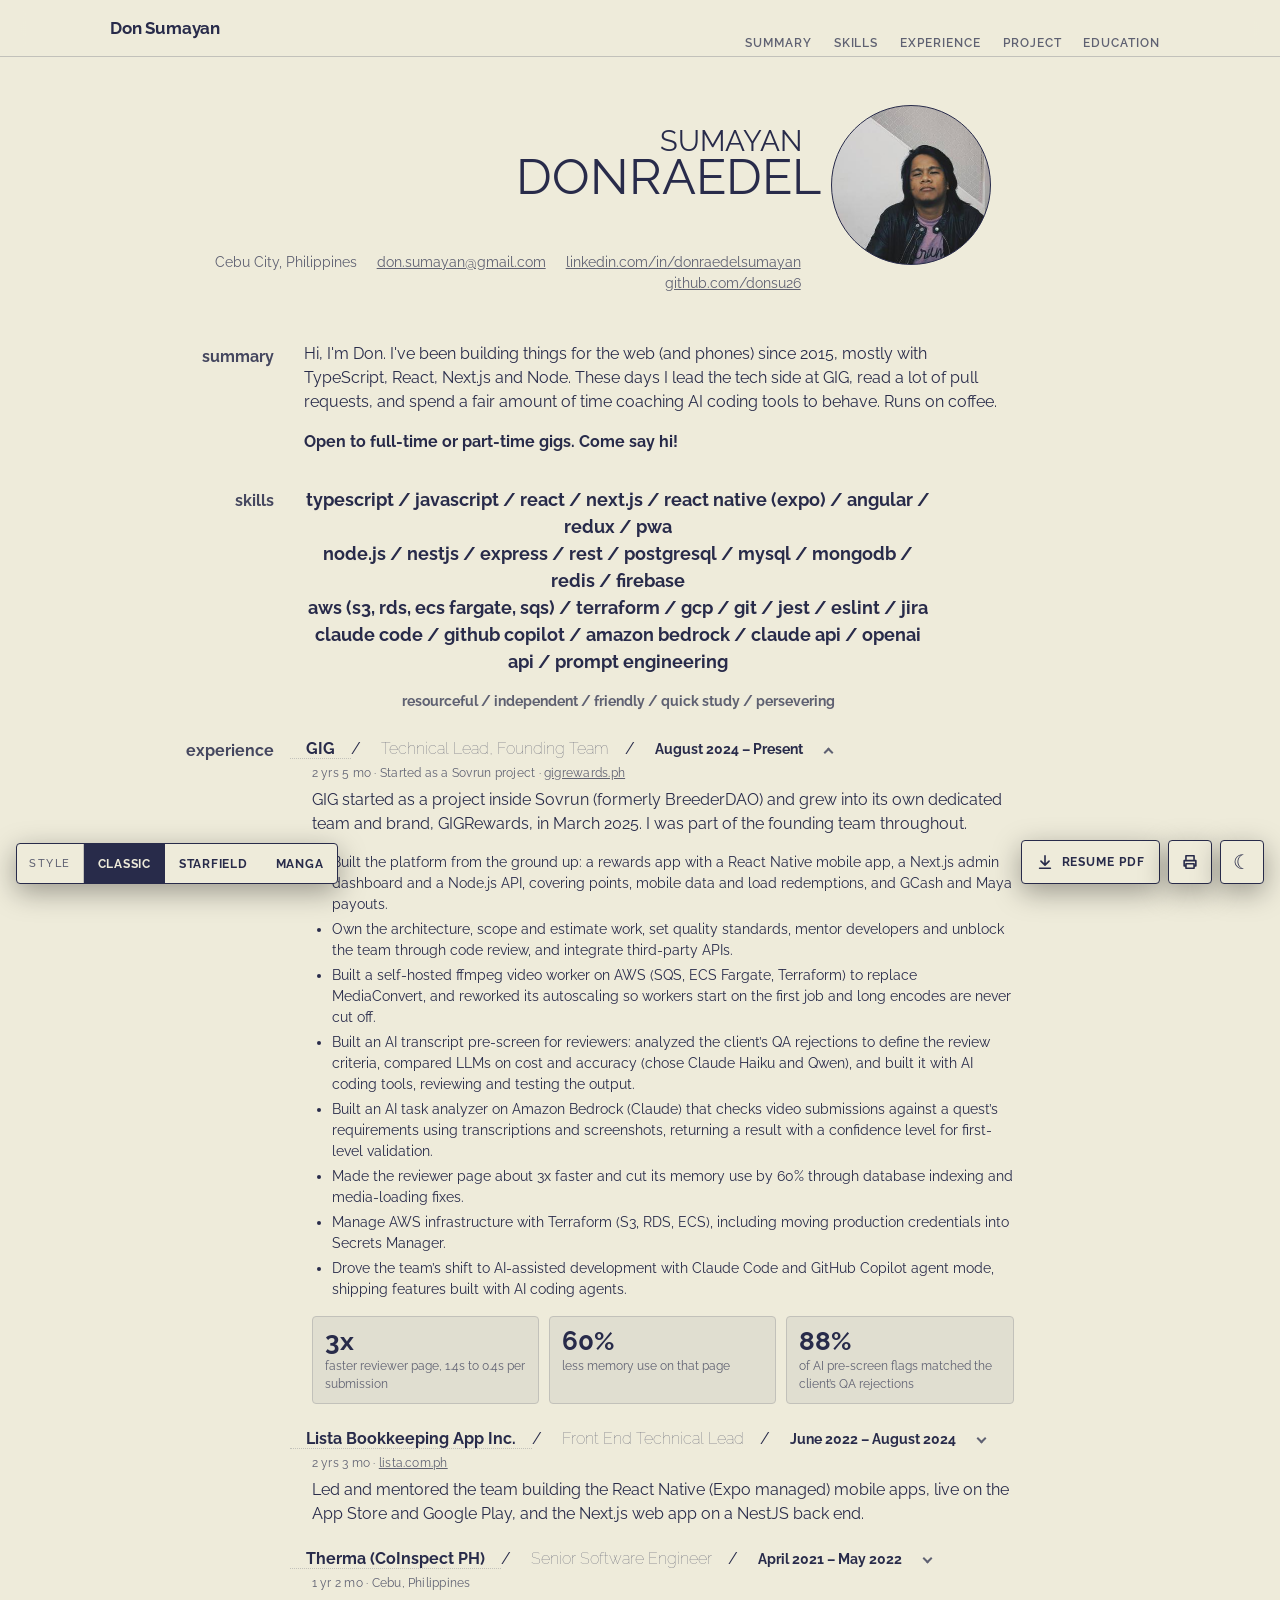
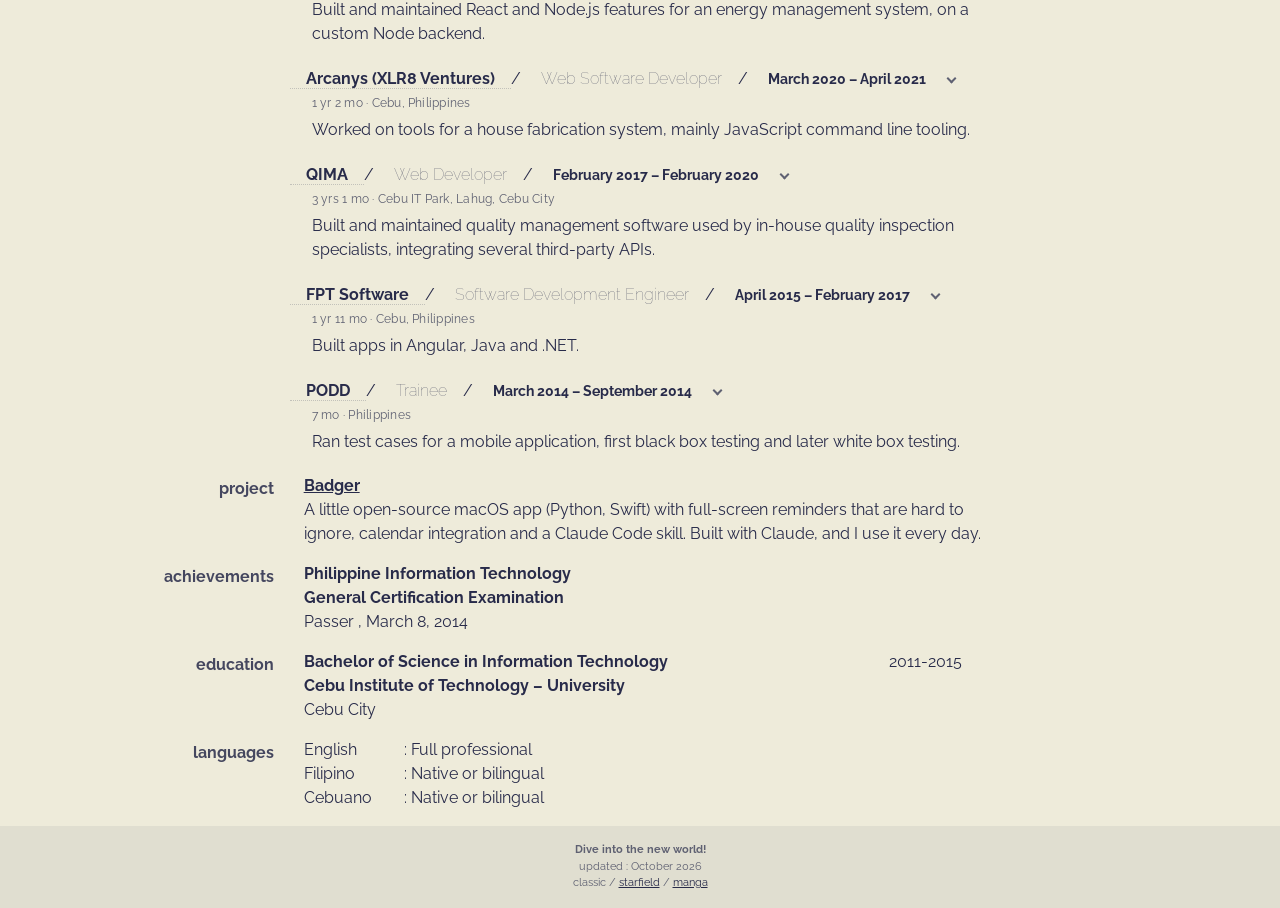
==== index.html @ f49e6012 "Glitch/morph transitions when switching between styles Native cross-document View Transitions in Chr" ====
<!DOCTYPE html>
<html lang="en">
<head>
    <meta charset="utf-8">
    <meta name="viewport" content="width=device-width, initial-scale=1">
    <meta name="description" content="Donraedel Sumayan, senior full stack engineer and technical lead in Cebu, Philippines. CV.">
    <title>CV - Donraedel Sumayan</title>
    <link href="https://fonts.googleapis.com/css?family=Raleway" rel="stylesheet">
    <link rel="stylesheet" href="https://cdn.jsdelivr.net/npm/bootstrap@4.6.2/dist/css/bootstrap.min.css">
    <link rel="stylesheet" type="text/css" href="./index.css">
    <link rel="stylesheet" href="style-switch.css">
    <script src="style-switch.js" defer></script>
    <link rel="shortcut icon" href="./favicon.ico" type="image/x-icon">
    <link rel="icon" href="./favicon.ico" type="image/x-icon">
<script>
        (function(){try{var t=localStorage.getItem('theme');if(t==='light'||t==='dark')document.documentElement.setAttribute('data-theme',t);}catch(e){}})();
    </script>
</head>
<body class="d-flex flex-column align-items-center" id="top">
    <header class="topnav">
        <div class="topnav-wrap">
            <a class="brand" href="#top">Don Sumayan</a>
            <nav class="links" aria-label="Sections">
                <a href="#summary">Summary</a>
                <a href="#skills">Skills</a>
                <a href="#experience">Experience</a>
                <a href="#project">Project</a>
                <a href="#education">Education</a>
            </nav>
        </div>
    </header>
    
    <nav class="styleswitch" aria-label="Choose a style"><span class="ssl">Style</span><a aria-current="page" title="You are viewing this style">Classic</a><a href="starfield.html">Starfield</a><a href="manga.html">Manga</a></nav>

    <div class="custom-container">
            <!-- header -->
            <div class="row mt-5 mb-5">
                <div class="col d-flex flex-column justify-content-center align-items-end">
                    <div class="text-uppercase last-name">sumayan</div>
                    <div class="text-uppercase first-name">donraedel</div>
                    <div class="contacts">
                        <span>Cebu City, Philippines</span>
                        <span class="ml-3"><a href="mailto:don.sumayan@gmail.com">don.sumayan@gmail.com</a></span>
                        <span class="ml-3"><a href="https://www.linkedin.com/in/donraedelsumayan" target="_blank" rel="noopener">linkedin.com/in/donraedelsumayan</a></span>
                        <span class="ml-3"><a href="https://github.com/donsu26" target="_blank" rel="noopener">github.com/donsu26</a></span>
                    </div>
                </div>
                <div class="col-4">
                    <div class="ako-nawng-container"></div>
                </div>
            </div>
            <!-- summary -->
            <div class="row mb-3">
                <div class="col-2 text-right">
                    <h6 class="headers font-weight-bold" id="summary">summary</h6>
                </div>
                <div class="col">
                    <div class="row">
                        <div class="col-10">
                            <p class="company-description">Hi, I'm Don. I've been building things for the web (and phones) since 2015, mostly with TypeScript, React, Next.js and Node. These days I lead the tech side at GIG, read a lot of pull requests, and spend a fair amount of time coaching AI coding tools to behave. Runs on coffee.</p>
                            <p class="company-description font-weight-bold">Open to full-time or part-time gigs. Come say hi!</p>
                        </div>
                    </div>
                </div>
            </div>
            <!-- skills -->
            <div class="row mb-4">
                <div class="col-2 text-right">
                    <h6 class="headers font-weight-bold" id="skills">skills</h6>
                </div>

                <div class="col">
                    <div class="row">
                        <div class="col-9 text-center font-weight-bold">
                            <div class="skills">
                                typescript / javascript / react / next.js / react native (expo) / angular / redux / pwa
                            </div>
                            <div class="skills">
                                node.js / nestjs / express / rest / postgresql / mysql / mongodb / redis / firebase
                            </div>
                            <div class="skills">
                                aws (s3, rds, ecs fargate, sqs) / terraform / gcp / git / jest / eslint / jira
                            </div>
                            <div class="skills mb-3">
                                claude code / github copilot / amazon bedrock / claude api / openai api / prompt engineering
                            </div>
                            <div class="text-secondary" style="font-size:14px">
                                resourceful / independent / friendly / quick study / persevering
                            </div>
                        </div>
                    </div>
                </div>
            </div>
            <!-- experiences -->
            <div class="row">
                <div class="col-2 text-right">
                    <h6 class="headers font-weight-bold" id="experience">experience</h6>
                </div>
                <div class="col">
                    <!-- GIG -->
                    <div class="row headers">
                        <button class="company-btn pl-3 pr-3 x" title="Click to expand or collapse" type="button" data-target="#gig" aria-expanded="true" aria-controls="gig">
                            <span class="pl-3 pr-3 company">GIG</span>/
                            <span class="pl-3 pr-3 position">Technical Lead, Founding Team</span>/
                            <span class="pl-3 pr-3 stay-duration">August 2024 – Present</span>
                        </button>
                    </div>
                    <div class="row mb-1">
                        <div class="col-10 ml-2">
                            <p class="role-meta"><span class="dur" data-start="2024-08" data-end="">2 yrs 3 mo</span> · Started as a Sovrun project · <a href="https://gigrewards.ph/" target="_blank" rel="noopener">gigrewards.ph</a></p>
                            <p class="company-description">GIG started as a project inside Sovrun (formerly BreederDAO) and grew into its own dedicated team and brand, GIGRewards, in March 2025. I was part of the founding team throughout.</p>
                            <div class="collapse show" id="gig">
                                <ul class="company-points">
                                    <li>Built the platform from the ground up: a rewards app with a React Native mobile app, a Next.js admin dashboard and a Node.js API, covering points, mobile data and load redemptions, and GCash and Maya payouts.</li>
                                    <li>Own the architecture, scope and estimate work, set quality standards, mentor developers and unblock the team through code review, and integrate third-party APIs.</li>
                                    <li>Built a self-hosted ffmpeg video worker on AWS (SQS, ECS Fargate, Terraform) to replace MediaConvert, and reworked its autoscaling so workers start on the first job and long encodes are never cut off.</li>
                                    <li>Built an AI transcript pre-screen for reviewers: analyzed the client’s QA rejections to define the review criteria, compared LLMs on cost and accuracy (chose Claude Haiku and Qwen), and built it with AI coding tools, reviewing and testing the output.</li>
                                    <li>Built an AI task analyzer on Amazon Bedrock (Claude) that checks video submissions against a quest’s requirements using transcriptions and screenshots, returning a result with a confidence level for first-level validation.</li>
                                    <li>Made the reviewer page about 3x faster and cut its memory use by 60% through database indexing and media-loading fixes.</li>
                                    <li>Manage AWS infrastructure with Terraform (S3, RDS, ECS), including moving production credentials into Secrets Manager.</li>
                                    <li>Drove the team’s shift to AI-assisted development with Claude Code and GitHub Copilot agent mode, shipping features built with AI coding agents.</li>
                                </ul>
                                <div class="kpis"><div class="kpi"><strong>3x</strong><span>faster reviewer page, 1.4s to 0.4s per submission</span></div><div class="kpi"><strong>60%</strong><span>less memory use on that page</span></div><div class="kpi"><strong>88%</strong><span>of AI pre-screen flags matched the client’s QA rejections</span></div></div>
                            </div>
                        </div>
                    </div>
                    <!-- Lista Bookkeeping App Inc. -->
                    <div class="row headers">
                        <button class="company-btn pl-3 pr-3 x" title="Click to expand or collapse" type="button" data-target="#lista" aria-expanded="false" aria-controls="lista">
                            <span class="pl-3 pr-3 company">Lista Bookkeeping App Inc.</span>/
                            <span class="pl-3 pr-3 position">Front End Technical Lead</span>/
                            <span class="pl-3 pr-3 stay-duration">June 2022 – August 2024</span>
                        </button>
                    </div>
                    <div class="row mb-1">
                        <div class="col-10 ml-2">
                            <p class="role-meta"><span class="dur" data-start="2022-06" data-end="2024-08">2 yrs 3 mo</span> · <a href="https://www.lista.com.ph/" target="_blank" rel="noopener">lista.com.ph</a></p>
                            <p class="company-description">Led and mentored the team building the React Native (Expo managed) mobile apps, live on the App Store and Google Play, and the Next.js web app on a NestJS back end.</p>
                            <div class="collapse" id="lista">
                                <ul class="company-points">
                                    <li>Spearheaded the rewrite of the legacy React Native app into a more scalable, performant codebase, and led front end work on new features.</li>
                                    <li>Kept the team unblocked with technical direction so they could stay focused on delivery.</li>
                                    <li>Raised code quality through regular code reviews, enforced standards and automated checks (ESLint, Jest).</li>
                                    <li>Worked with the product team to turn requirements and UI/UX into engineering tasks with proper estimates.</li>
                                    <li>Directed the team building prompts and integrations for the OpenAI-powered company AI Assistant.</li>
                                    <li>Implemented and integrated multiple third-party REST APIs.</li>
                                </ul>
                                
                            </div>
                        </div>
                    </div>
                    <!-- Therma (CoInspect PH) -->
                    <div class="row headers">
                        <button class="company-btn pl-3 pr-3 x" title="Click to expand or collapse" type="button" data-target="#coinspect" aria-expanded="false" aria-controls="coinspect">
                            <span class="pl-3 pr-3 company">Therma (CoInspect PH)</span>/
                            <span class="pl-3 pr-3 position">Senior Software Engineer</span>/
                            <span class="pl-3 pr-3 stay-duration">April 2021 – May 2022</span>
                        </button>
                    </div>
                    <div class="row mb-1">
                        <div class="col-10 ml-2">
                            <p class="role-meta"><span class="dur" data-start="2021-04" data-end="2022-05">1 yr 2 mo</span> · Cebu, Philippines</p>
                            <p class="company-description">Built and maintained React and Node.js features for an energy management system, on a custom Node backend.</p>
                            <div class="collapse" id="coinspect">
                                <ul class="company-points">
                                    <li>Optimized existing UI screens and introduced coding standards.</li>
                                    <li>Built reusable React components with styled-components and Redux/Redux Thunk, tested with Jest.</li>
                                    <li>Integrated several third-party APIs.</li>
                                </ul>
                                
                            </div>
                        </div>
                    </div>
                    <!-- Arcanys (XLR8 Ventures) -->
                    <div class="row headers">
                        <button class="company-btn pl-3 pr-3 x" title="Click to expand or collapse" type="button" data-target="#arcanys" aria-expanded="false" aria-controls="arcanys">
                            <span class="pl-3 pr-3 company">Arcanys (XLR8 Ventures)</span>/
                            <span class="pl-3 pr-3 position">Web Software Developer</span>/
                            <span class="pl-3 pr-3 stay-duration">March 2020 – April 2021</span>
                        </button>
                    </div>
                    <div class="row mb-1">
                        <div class="col-10 ml-2">
                            <p class="role-meta"><span class="dur" data-start="2020-03" data-end="2021-04">1 yr 2 mo</span> · Cebu, Philippines</p>
                            <p class="company-description">Worked on tools for a house fabrication system, mainly JavaScript command line tooling.</p>
                            <div class="collapse" id="arcanys">
                                <ul class="company-points">
                                    <li>Wrote Node.js CLI tools that extract precise house-component measurements from industry-standard PDFs.</li>
                                </ul>
                                
                            </div>
                        </div>
                    </div>
                    <!-- QIMA -->
                    <div class="row headers">
                        <button class="company-btn pl-3 pr-3 x" title="Click to expand or collapse" type="button" data-target="#qima" aria-expanded="false" aria-controls="qima">
                            <span class="pl-3 pr-3 company">QIMA</span>/
                            <span class="pl-3 pr-3 position">Web Developer</span>/
                            <span class="pl-3 pr-3 stay-duration">February 2017 – February 2020</span>
                        </button>
                    </div>
                    <div class="row mb-1">
                        <div class="col-10 ml-2">
                            <p class="role-meta"><span class="dur" data-start="2017-02" data-end="2020-02">3 yrs 1 mo</span> · Cebu IT Park, Lahug, Cebu City</p>
                            <p class="company-description">Built and maintained quality management software used by in-house quality inspection specialists, integrating several third-party APIs.</p>
                            <div class="collapse" id="qima">
                                <ul class="company-points">
                                    <li>Led a small team of front end developers.</li>
                                    <li>Created the team’s coding standards.</li>
                                    <li>Built an offline-first Progressive Web App with Angular.</li>
                                </ul>
                                
                            </div>
                        </div>
                    </div>
                    <!-- FPT Software -->
                    <div class="row headers">
                        <button class="company-btn pl-3 pr-3 x" title="Click to expand or collapse" type="button" data-target="#fpt" aria-expanded="false" aria-controls="fpt">
                            <span class="pl-3 pr-3 company">FPT Software</span>/
                            <span class="pl-3 pr-3 position">Software Development Engineer</span>/
                            <span class="pl-3 pr-3 stay-duration">April 2015 – February 2017</span>
                        </button>
                    </div>
                    <div class="row mb-1">
                        <div class="col-10 ml-2">
                            <p class="role-meta"><span class="dur" data-start="2015-04" data-end="2017-02">1 yr 11 mo</span> · Cebu, Philippines</p>
                            <p class="company-description">Built apps in Angular, Java and .NET.</p>
                            <div class="collapse" id="fpt">
                                <ul class="company-points">
                                    <li>Worked on a large Japanese delivery app in Java.</li>
                                    <li>Worked on an AR app for smart glasses.</li>
                                </ul>
                                
                            </div>
                        </div>
                    </div>
                    <!-- PODD -->
                    <div class="row headers">
                        <button class="company-btn pl-3 pr-3 x" title="Click to expand or collapse" type="button" data-target="#podd" aria-expanded="false" aria-controls="podd">
                            <span class="pl-3 pr-3 company">PODD</span>/
                            <span class="pl-3 pr-3 position">Trainee</span>/
                            <span class="pl-3 pr-3 stay-duration">March 2014 – September 2014</span>
                        </button>
                    </div>
                    <div class="row mb-1">
                        <div class="col-10 ml-2">
                            <p class="role-meta"><span class="dur" data-start="2014-03" data-end="2014-09">7 mo</span> · Philippines</p>
                            <p class="company-description">Ran test cases for a mobile application, first black box testing and later white box testing.</p>
                            <div class="collapse" id="podd">
                                <ul class="company-points">
                                    <li>Joined a trainee team building several mobile app games, as tester first and then as a developer.</li>
                                </ul>
                                
                            </div>
                        </div>
                    </div>
                </div>
            </div>
            <!-- project -->
            <div class="row mb-3">
                <div class="col-2 text-right">
                    <h6 class="headers font-weight-bold" id="project">project</h6>
                </div>
                <div class="col">
                    <div class="row">
                        <div class="col-10">
                            <div class="font-weight-bold">
                                <a href="https://github.com/donsu26/badger" target="_blank" rel="noopener">Badger</a>
                            </div>
                            A little open-source macOS app (Python, Swift) with full-screen reminders that are hard to ignore, calendar integration and a Claude Code skill. Built with Claude, and I use it every day.
                        </div>
                    </div>
                </div>
            </div>
            <!-- achievements -->
            <div class="row mb-3">
                <div class="col-2 text-right">
                    <h6 class="headers font-weight-bold" id="achievements">achievements</h6>
                </div>

                <div class="col">
                    <div class="row">
                        <div class="col-11">
                            <div class="font-weight-bold">
                                Philippine Information Technology
                            </div>
                            <div class="font-weight-bold">
                                General Certification Examination
                            </div>
                            Passer , March 8, 2014
                        </div>
                    </div>
                </div>
            </div>
            <!-- education -->
            <div class="row mb-3">
                <div class="col-2 text-right">
                    <h6 class="headers font-weight-bold" id="education">education</h6>
                </div>

                <div class="col">
                    <div class="row">
                        <div class="col-8">
                            <div class="font-weight-bold">
                                Bachelor of Science in Information Technology
                            </div>
                            <div class="font-weight-bold">
                                Cebu Institute of Technology – University
                            </div>
                            Cebu City
                        </div>
                        <div class="col">
                            <span>
                                2011-2015
                            </span>
                        </div>
                    </div>
                </div>
            </div>
            <!-- languages -->
            <div class="row mb-3">
                <div class="col-2 text-right">
                    <h6 class="headers font-weight-bold" id="languages">languages</h6>
                </div>

                <div class="col">
                    <div class="row">
                        <div class="col">
                            <div>
                                <span class="info">English</span>: Full professional
                            </div>
                            <div>
                                <span class="info">Filipino</span>: Native or bilingual
                            </div>
                            <div>
                                <span class="info">Cebuano</span>: Native or bilingual
                            </div>
                        </div>
                    </div>
                </div>
            </div>
    </div>
    <footer class='mt-auto p-3 text-center'>
        <div class="font-weight-bold">
            Dive into the new world!
        </div>
        <div>
            updated : October 2026
        </div>
        <div>
            classic / <a href="./starfield.html">starfield</a> / <a href="./manga.html">manga</a>
        </div>
    </footer>
    <script>
        document.querySelectorAll('.dur').forEach(function (el) {
            function ym(v) { var p = v.split('-'); return +p[0] * 12 + (+p[1] - 1); }
            var n = new Date(), end = el.dataset.end ? ym(el.dataset.end) : n.getFullYear() * 12 + n.getMonth();
            var m = end - ym(el.dataset.start) + 1, y = Math.floor(m / 12), r = m % 12, o = [];
            if (y) o.push(y + (y > 1 ? ' yrs' : ' yr'));
            if (r) o.push(r + ' mo');
            el.textContent = o.join(' ') || '1 mo';
        });
        document.querySelectorAll('.company-btn[data-target]').forEach(function (btn) {
            btn.addEventListener('click', function () {
                var panel = document.querySelector(btn.getAttribute('data-target'));
                if (!panel) return;
                var open = panel.classList.toggle('show');
                btn.setAttribute('aria-expanded', String(open));
            });
        });
    </script>
    <a class="dlfix" href="files/Don_Sumayan_Resume.pdf" download="Don_Sumayan_Resume.pdf" title="Download my resume (PDF)" aria-label="Download my resume as a PDF"><svg width="18" height="18" viewBox="0 0 20 20" fill="none" stroke="currentColor" stroke-width="1.8" stroke-linecap="round" stroke-linejoin="round" aria-hidden="true"><path d="M10 3v10M5.5 9 10 13.5 14.5 9M4 17h12"/></svg><span class="dllbl">Resume PDF</span></a>
    <button class="printfix" id="printBtn" type="button" title="Print my resume" aria-label="Print my resume"><svg width="18" height="18" viewBox="0 0 20 20" fill="none" stroke="currentColor" stroke-width="1.8" stroke-linecap="round" stroke-linejoin="round" aria-hidden="true"><path d="M5.5 7V3h9v4M5.5 14.5h-2v-6h13v6h-2M5.5 12h9v5h-9z"/></svg></button>
    <button class="theme-toggle" id="themeToggle" type="button" aria-label="Switch between dark and light mode" title="Switch dark / light"></button>
    <script>
        document.getElementById('printBtn').addEventListener('click', function () { window.print(); });
    </script>
    <script>
        (function () {
            var root = document.documentElement, btn = document.getElementById('themeToggle');
            var mq = window.matchMedia('(prefers-color-scheme: light)');
            function current() {
                var t = root.getAttribute('data-theme');
                return t || (mq.matches ? 'light' : 'dark');
            }
            function paint() { btn.textContent = current() === 'dark' ? '\u2600' : '\u263E'; }
            btn.addEventListener('click', function () {
                var next = current() === 'dark' ? 'light' : 'dark';
                root.setAttribute('data-theme', next);
                try { localStorage.setItem('theme', next); } catch (e) {}
                paint();
            });
            if (mq.addEventListener) mq.addEventListener('change', function () {
                var saved = null; try { saved = localStorage.getItem('theme'); } catch (e) {}
                if (!saved) { root.removeAttribute('data-theme'); paint(); }
            });
            paint();
        })();
    </script>
</body>
</html>
---- index.css ----
html, body{
    font-family: 'Raleway', sans-serif;
    margin:0;
    padding: 0;
    height:100%;
}

h6{
    margin-top:5px;
    color:#587AA3;
}
.custom-container{
    width:80%;
}
.first-name{
    font-size: 50px;
    position: relative;
    top: -10px;
    right: -20px;
}
.printing{
    font-size: 11px;
    color:#4a4a4a;
}

.last-name{
    font-size: 29px;
    position: relative;
    bottom: -15px;
    right: -1px;
}

.ako-nawng-container{
    border: 1px solid black;
    height: 160px;
    width: 160px;
    background-size: 127%;
    border-radius: 50%;
    background-position: -40px -29px;
    background-image: url(files/DON.jfif);
}
.contacts{
    position: static;
    margin-top: 28px;
    padding: 0;
    text-align: right;
    font-size: 14px;
    color:#616161;
}
.contacts a{
    color:#616161;
}
.contacts a:hover{
    color:#587AA3;
}
.company-points{
    font-size: 14px;
    padding-left: 20px;
    margin-bottom: 16px;
}
.company-points li{
    margin-bottom: 4px;
}
.skills{
    font-size: 18px;
}

.company, .stay-duration{
    font-weight: bold;
    font-family: 'Raleway', sans-serif;
}
.company-btn{
    padding:0px !important;
    border:1px solid transparent;
    background: transparent;
    border-radius: 4px;
}
.company-btn:hover{
    border:1px solid #868e96;
}
.company-btn:focus{
    outline: none;
}
.stay-duration{
    font-size: 14px;
}
.position{
    color: #5f666d;
    font-weight: 100;
}

.info{
    display: inline-block;
    width:100px;
}
.download-btn{
    color: #383838;
    font-size: 12px;
    padding-bottom: 20px;
    bottom: -15px;
    left:70%;
    background-color: white;
}

.pdf-btn:hover{
    color:black;
}

.links{
    position:relative;
    top:15px;
}
.cutout{
    font-size:11px;
    background-color: black;
    color:#d8d8d8;
}
footer{
    background-color: #ececec;
    font-size:11px;
    height: auto;
    width: 100%;
}
footer > i{
    font-size:13px !important;
}


html::-webkit-scrollbar-track {
  background-color: transparent; }

html::-webkit-scrollbar {
  width: 8px;
  background-color: transparent; }

html::-webkit-scrollbar-thumb {
  background-color: #CECECE; }


/* style switcher (bottom-left, same spot as the other styles) */
.styleswitch{position:fixed;left:16px;bottom:calc(16px + env(safe-area-inset-bottom,0px));z-index:1030;display:flex;align-items:stretch;border:1px solid #587AA3;border-radius:4px;background:#fff;box-shadow:0 8px 28px rgba(0,0,0,.35);overflow:hidden;animation:ssnudge 2.4s ease 1.2s 2}
.styleswitch .ssl{display:flex;align-items:center;padding:0 12px;font:500 .68rem 'Raleway',sans-serif;letter-spacing:.14em;text-transform:uppercase;color:#616161;border-right:1px solid #ddd}
.styleswitch a{display:flex;align-items:center;font:700 .78rem 'Raleway',sans-serif;letter-spacing:.06em;text-transform:uppercase;text-decoration:none;padding:12px 14px;color:#1e2a3d;transition:background .15s,color .15s}
.styleswitch a:hover{background:#e6edf5;color:#1e2a3d;text-decoration:none}
.styleswitch a[aria-current="page"]{cursor:default;background:#587AA3;color:#fff}
@keyframes ssnudge{0%,100%{box-shadow:0 8px 28px rgba(0,0,0,.35)}50%{box-shadow:0 0 0 6px rgba(88,122,163,.35),0 8px 28px rgba(0,0,0,.35)}}
@media(max-width:480px){.styleswitch .ssl{display:none}.styleswitch a{padding:12px 11px;font-size:.72rem}}
@media print{.styleswitch{display:none}}

/* palette: Midnight Indigo / Vanilla (shared with starfield + manga) */
:root{
    --ink:#282B4A; --paper:#EEEBDA;
    --bg:var(--ink); --fg:var(--paper);
    --muted:color-mix(in srgb,var(--fg) 72%,var(--bg));
    --line:color-mix(in srgb,var(--fg) 22%,var(--bg));
    --surface:color-mix(in srgb,var(--fg) 7%,var(--bg));
    color-scheme:dark;
}
@media (prefers-color-scheme: light){
    :root:not([data-theme="dark"]){ --bg:var(--paper); --fg:var(--ink); color-scheme:light; }
}
:root[data-theme="light"]{ --bg:var(--paper); --fg:var(--ink); color-scheme:light; }
:root[data-theme="dark"]{ --bg:var(--ink); --fg:var(--paper); color-scheme:dark; }
body{ background:var(--bg); color:var(--fg); }
h6, .contacts, .contacts a, .text-secondary, .position, .printing{ color:var(--muted) !important; }
h6{ color:var(--fg) !important; opacity:.85; }
.contacts a:hover{ color:var(--fg) !important; text-decoration:underline; }
a{ color:var(--fg); text-decoration:underline; }
a:hover{ color:var(--fg); opacity:.8; }
.ako-nawng-container{ border-color:var(--fg); }
.company-btn{ color:var(--fg); }
.company-btn:hover{ border-color:var(--line); background:var(--surface); }
footer{ background:var(--surface); color:var(--muted); }
footer a{ color:var(--fg); }
.cutout{ background:var(--fg); color:var(--bg); }
hr, .border, .border-top, .border-bottom{ border-color:var(--line) !important; }
html::-webkit-scrollbar-thumb{ background-color:var(--line); }
.styleswitch{ border-color:var(--fg); background:var(--bg); }
.styleswitch .ssl{ color:var(--muted); border-right-color:var(--line); }
.styleswitch a{ color:var(--fg); text-decoration:none; }
.styleswitch a:hover{ background:var(--surface); color:var(--fg); opacity:1; }
.styleswitch a[aria-current="page"]{ background:var(--fg); color:var(--bg); }

/* subtle "click me" hint on experience headers */
.company-btn{ cursor:pointer; text-align:left; }
.company-btn::after{
    content:"";
    display:inline-block;
    width:7px; height:7px;
    margin:0 10px 2px 2px;
    border-right:2px solid var(--muted);
    border-bottom:2px solid var(--muted);
    transform:rotate(45deg);
    transition:transform .2s ease, margin .2s ease;
    animation:hintbob 2.4s ease-in-out 1.5s 3;
}
.company-btn[aria-expanded="true"]::after{ transform:rotate(225deg); margin-bottom:-2px; animation:none; }
.company-btn:hover::after{ border-color:var(--fg); }
.company-btn .company{ border-bottom:1px dotted var(--line); }
.company-btn:hover .company{ border-bottom-color:var(--fg); }
@keyframes hintbob{ 0%,100%{ translate:0 0 } 50%{ translate:0 3px } }
@media (prefers-reduced-motion: reduce){ .company-btn::after{ animation:none } }

/* theme toggle */
.theme-toggle{
    position:fixed; right:16px; bottom:calc(16px + env(safe-area-inset-bottom,0px)); z-index:1030;
    width:44px; height:44px; padding:0;
    display:flex; align-items:center; justify-content:center;
    border:1px solid var(--fg); border-radius:4px;
    background:var(--bg); color:var(--fg);
    box-shadow:0 8px 28px rgba(0,0,0,.35);
    cursor:pointer; font-size:20px; line-height:1;
}
.theme-toggle:hover{ background:var(--surface); }
.theme-toggle:focus-visible{ outline:2px solid var(--fg); outline-offset:2px; }
@media print{ .theme-toggle{ display:none } }

/* top nav bar (matches starfield / manga) */
html{ scroll-behavior:smooth; }
@media (prefers-reduced-motion: reduce){ html{ scroll-behavior:auto } }
h6[id]{ scroll-margin-top:72px; }
.topnav{
    position:sticky; top:0; z-index:1020; width:100%;
    background:color-mix(in srgb,var(--bg) 85%,transparent);
    backdrop-filter:blur(12px); -webkit-backdrop-filter:blur(12px);
    border-bottom:1px solid var(--line);
}
.topnav-wrap{ display:flex; align-items:center; gap:16px; height:56px; max-width:1100px; margin:0 auto; padding:0 20px; }
.topnav .brand{ font:700 1.05rem 'Raleway',sans-serif; letter-spacing:-.01em; text-decoration:none; margin-right:auto; color:var(--fg); }
.topnav .links{ display:flex; gap:2px; }
.topnav .links a{ font:600 .74rem 'Raleway',sans-serif; letter-spacing:.08em; text-transform:uppercase; text-decoration:none; color:var(--muted); padding:8px 10px; border-radius:3px; transition:color .2s; }
.topnav .links a:hover{ color:var(--fg); opacity:1; }
@media (max-width:640px){ .topnav .links{ display:none } }

/* experience details (aligned with starfield) */
.role-meta{ font-size:12px; color:var(--muted); margin:2px 0 6px; letter-spacing:.02em; }
.role-meta a{ color:var(--muted); }
.kpis{ display:flex; flex-wrap:wrap; gap:10px; margin:4px 0 18px; }
.kpi{ flex:1 1 150px; border:1px solid var(--line); border-radius:4px; padding:10px 12px; background:var(--surface); }
.kpi strong{ display:block; font-size:26px; line-height:1.1; color:var(--fg); }
.kpi span{ display:block; font-size:12px; color:var(--muted); margin-top:2px; }

/* download button, left of theme toggle */
.dlfix{position:fixed;right:120px;bottom:calc(16px + env(safe-area-inset-bottom,0px));z-index:1030;height:44px;padding:0 14px;display:flex;align-items:center;gap:8px;border:1px solid var(--fg);border-radius:4px;background:var(--bg);color:var(--fg);box-shadow:0 8px 28px rgba(0,0,0,.35);text-decoration:none;font:700 .74rem 'Raleway',sans-serif;letter-spacing:.08em;text-transform:uppercase;cursor:pointer}
.dlfix:hover{background:color-mix(in srgb,var(--fg) 12%,var(--bg));color:var(--fg);opacity:1;text-decoration:none}
@media(max-width:480px){.dlfix .dllbl{display:none}.dlfix{padding:0;width:44px;justify-content:center}}
@media print{.dlfix{display:none}}
.dlfix{ box-sizing:border-box; }

/* ---------- print: one-page A4 CV, modelled on the PDF resume ---------- */
@page{ size:A4; margin:12mm 14mm; }
@media print{
    :root{ --bg:#fff !important; --fg:#111 !important; --muted:#444 !important; --line:#c9d3e0 !important; --surface:#fff !important; color-scheme:light !important; }
    html,body{ background:#fff !important; color:#111 !important; min-width:0 !important; width:auto !important; height:auto !important; font-size:9.5pt; line-height:1.3; display:block !important; }
    .topnav,.styleswitch,.theme-toggle,.dlfix,footer,.ako-nawng-container,.contacts a[href^="https://github"]{ display:none !important; }
    .contacts span:has(a[href^="https://github"]){ display:none !important; }
    a,a:visited{ color:#111 !important; text-decoration:none !important; }
    a[href]::after{ content:none !important; }
    .custom-container{ width:100% !important; margin:0 !important; }
    .row{ display:block !important; margin:0 !important; }
    [class*="col"]{ display:block !important; width:100% !important; max-width:100% !important; flex:none !important; padding:0 !important; margin:0 !important; text-align:left !important; }
    .mt-5,.mb-5,.mb-4,.mb-3,.mb-1{ margin-top:0 !important; margin-bottom:0 !important; }

    /* name + contacts, centred like the PDF */
    .row:first-child, .custom-container > .row:first-of-type{ margin-bottom:4mm !important; }
    .custom-container > .row:first-of-type .col{ display:block !important; text-align:center !important; }
    .custom-container > .row:first-of-type .col.d-flex{ display:flex !important; flex-direction:row !important; flex-wrap:wrap; justify-content:center !important; align-items:baseline !important; gap:0 8px; }
    .first-name,.last-name{ position:static !important; font-size:21pt !important; font-weight:700; color:#1f4e8c !important; letter-spacing:.02em; line-height:1.1; }
    .first-name{ order:1; } .last-name{ order:2; }
    .contacts{ order:3; flex:0 0 100%; margin:2mm 0 0 !important; text-align:center !important; font-size:9pt !important; color:#333 !important; }
    .contacts span{ margin-left:0 !important; }
    .contacts span + span::before{ content:" · "; }

    /* section headings: blue caps with a rule */
    h6, h6.headers{ font-size:9.5pt !important; font-weight:700; text-transform:uppercase; letter-spacing:.04em; color:#1f4e8c !important; opacity:1 !important; border-bottom:1.2px solid #1f4e8c; padding-bottom:1px; margin:3.5mm 0 1.5mm !important; text-align:left !important; }
    .skills{ font-size:9pt !important; font-weight:400 !important; text-align:left !important; }
    .text-center,.text-right{ text-align:left !important; }
    .text-secondary{ color:#444 !important; font-size:9pt !important; }
    .skills.mb-3{ margin-bottom:0 !important; }

    /* experience: every role open, role line like the PDF */
    .collapse{ display:block !important; height:auto !important; visibility:visible !important; }
    .headers.row{ margin-top:2.2mm !important; }
    .company-btn{ display:block !important; width:100% !important; border:0 !important; background:none !important; padding:0 !important; text-align:left !important; color:#111 !important; font-size:9.5pt; }
    .company-btn::after{ content:none !important; }
    .company-btn span{ padding:0 !important; }
    .company-btn .company{ border:0 !important; font-weight:700; }
    .company-btn .position{ font-weight:700; color:#111 !important; }
    .company-btn .stay-duration{ float:right; font-weight:400; font-size:9pt; }
    .company-btn .position::before{ content:" · "; font-weight:400; }
    .company-btn{ font-size:0 !important; }
    .company-btn > span{ font-size:9.5pt; }
    .role-meta{ font-size:8.5pt !important; font-style:italic; color:#444 !important; margin:0 !important; }
    .company-description{ font-size:9pt !important; margin:0 0 1mm !important; }
    .company-points{ font-size:9pt !important; margin:0 0 1mm !important; padding-left:5mm !important; }
    .company-points li{ margin:0 0 .5mm !important; }
    .kpis{ display:flex !important; gap:4mm; margin:1mm 0 1mm !important; }
    .kpi{ border:0 !important; background:none !important; padding:0 !important; flex:0 1 auto !important; font-size:8.5pt; }
    .kpi strong{ display:inline !important; font-size:9pt !important; }
    .kpi span{ display:inline !important; font-size:8.5pt !important; margin:0 !important; }
    .text-secondary,#project,#achievements,#languages{ display:none !important; }
    .row:has(> .col-2 > #project),.row:has(> .col-2 > #achievements),.row:has(> .col-2 > #languages){ display:none !important; }
    .company-btn .position::before{ content:"\00a0\00b7\00a0"; }
    .company-btn{ line-height:1.25 !important; }
    .company-btn .stay-duration{ line-height:1.25; }
    .kpis{ flex-wrap:wrap; }
    .kpi strong{ margin-right:1mm; }
    html,body{ font-size:8.8pt !important; }
    .company-description,.company-points,.skills,.role-meta{ font-size:8.6pt !important; }
    .headers.row{ margin-top:1.6mm !important; }
    h6, h6.headers{ margin-top:3mm !important; }
    .company-points li, .kpis, .company-description{ break-inside:avoid; }
    .headers.row{ break-after:avoid; }
    .first-name,.last-name{ text-transform:uppercase !important; }
}

.printfix{position:fixed;right:68px;bottom:calc(16px + env(safe-area-inset-bottom,0px));z-index:1030;width:44px;height:44px;padding:0;display:flex;align-items:center;justify-content:center;box-sizing:border-box;border:1px solid var(--fg);border-radius:4px;background:var(--bg);color:var(--fg);box-shadow:0 8px 28px rgba(0,0,0,.35);cursor:pointer}
.printfix:hover{background:color-mix(in srgb,var(--fg) 12%,var(--bg))}
@media print{.printfix{display:none}}
@media print{.printfix{display:none !important}}
---- style-switch.css ----
/* Style-to-style transitions (shared by classic, starfield and manga).
   Chrome/Edge/Safari: native cross-document View Transitions.
   Others: style-switch.js plays a scripted version of the same glitch. */
@view-transition { navigation: auto; }

/* pieces that exist on every style morph from one look into the next */
.styleswitch{ view-transition-name: styleswitch; }
.dlfix{ view-transition-name: dock-dl; }
.printfix{ view-transition-name: dock-print; }
.themefix, .theme-toggle{ view-transition-name: dock-theme; }
.topnav .brand, .nav .brand, .bar .brand{ view-transition-name: brand; }

::view-transition-group(*){ animation-duration: .62s; animation-timing-function: cubic-bezier(.7,0,.2,1); }
::view-transition-old(root){ animation: ss-glitch-out .42s steps(1,end) both; }
::view-transition-new(root){ animation: ss-glitch-in .7s cubic-bezier(.2,.8,.2,1) both; }

@keyframes ss-glitch-out{
  0%   { clip-path: inset(0); transform: none; filter: none; opacity: 1; }
  12%  { transform: translateX(1.5%); filter: contrast(1.4); }
  24%  { clip-path: inset(0 0 22% 0); transform: translateX(-3%) skewX(6deg); filter: invert(1); }
  36%  { clip-path: inset(30% 0 8% 0); transform: translateX(4%); filter: none; }
  50%  { clip-path: inset(10% 0 52% 0); transform: translateX(-5%) skewX(-10deg); filter: invert(1); }
  64%  { clip-path: inset(46% 0 30% 0); transform: translateX(6%); filter: contrast(2); opacity: .8; }
  80%  { clip-path: inset(49% 0 49% 0); transform: translateX(0) scaleX(1.1); filter: invert(1); opacity: .6; }
  100% { clip-path: inset(50% 0 50% 0); opacity: 0; }
}
@keyframes ss-glitch-in{
  0%   { clip-path: inset(49% 0 49% 0); transform: scaleX(1.2); filter: invert(1) contrast(1.6); }
  14%  { clip-path: inset(38% 0 44% 0); transform: translateX(-5%) skewX(12deg); filter: invert(1); }
  26%  { clip-path: inset(8% 0 62% 0);  transform: translateX(4%); filter: none; }
  38%  { clip-path: inset(55% 0 6% 0);  transform: translateX(-3%) skewX(-6deg); filter: contrast(1.5); }
  50%  { clip-path: inset(0 0 30% 0);   transform: translateX(2%); filter: invert(1); }
  62%  { clip-path: inset(18% 0 0 0);   transform: translateX(-1.2%) skewX(3deg); filter: none; }
  76%  { clip-path: inset(0);           transform: translateX(.6%); }
  88%  { transform: translateX(-.3%); }
  100% { clip-path: inset(0); transform: none; filter: none; }
}

/* scripted fallback (browsers without cross-document view transitions) */
html.ss-leaving body{ animation: ss-glitch-out .38s steps(1,end) both; }
html.ss-entering body{ animation: ss-glitch-in .7s cubic-bezier(.2,.8,.2,1) both; }

@media (prefers-reduced-motion: reduce){
  ::view-transition-group(*), ::view-transition-old(root), ::view-transition-new(root){ animation-duration: .2s; animation-timing-function: ease; }
  ::view-transition-old(root){ animation-name: ss-fade-out; }
  ::view-transition-new(root){ animation-name: ss-fade-in; }
  html.ss-leaving body, html.ss-entering body{ animation: none; }
}
@keyframes ss-fade-out{ to{ opacity: 0; } }
@keyframes ss-fade-in{ from{ opacity: 0; } }
@media print{ html.ss-leaving body, html.ss-entering body{ animation: none !important; } }
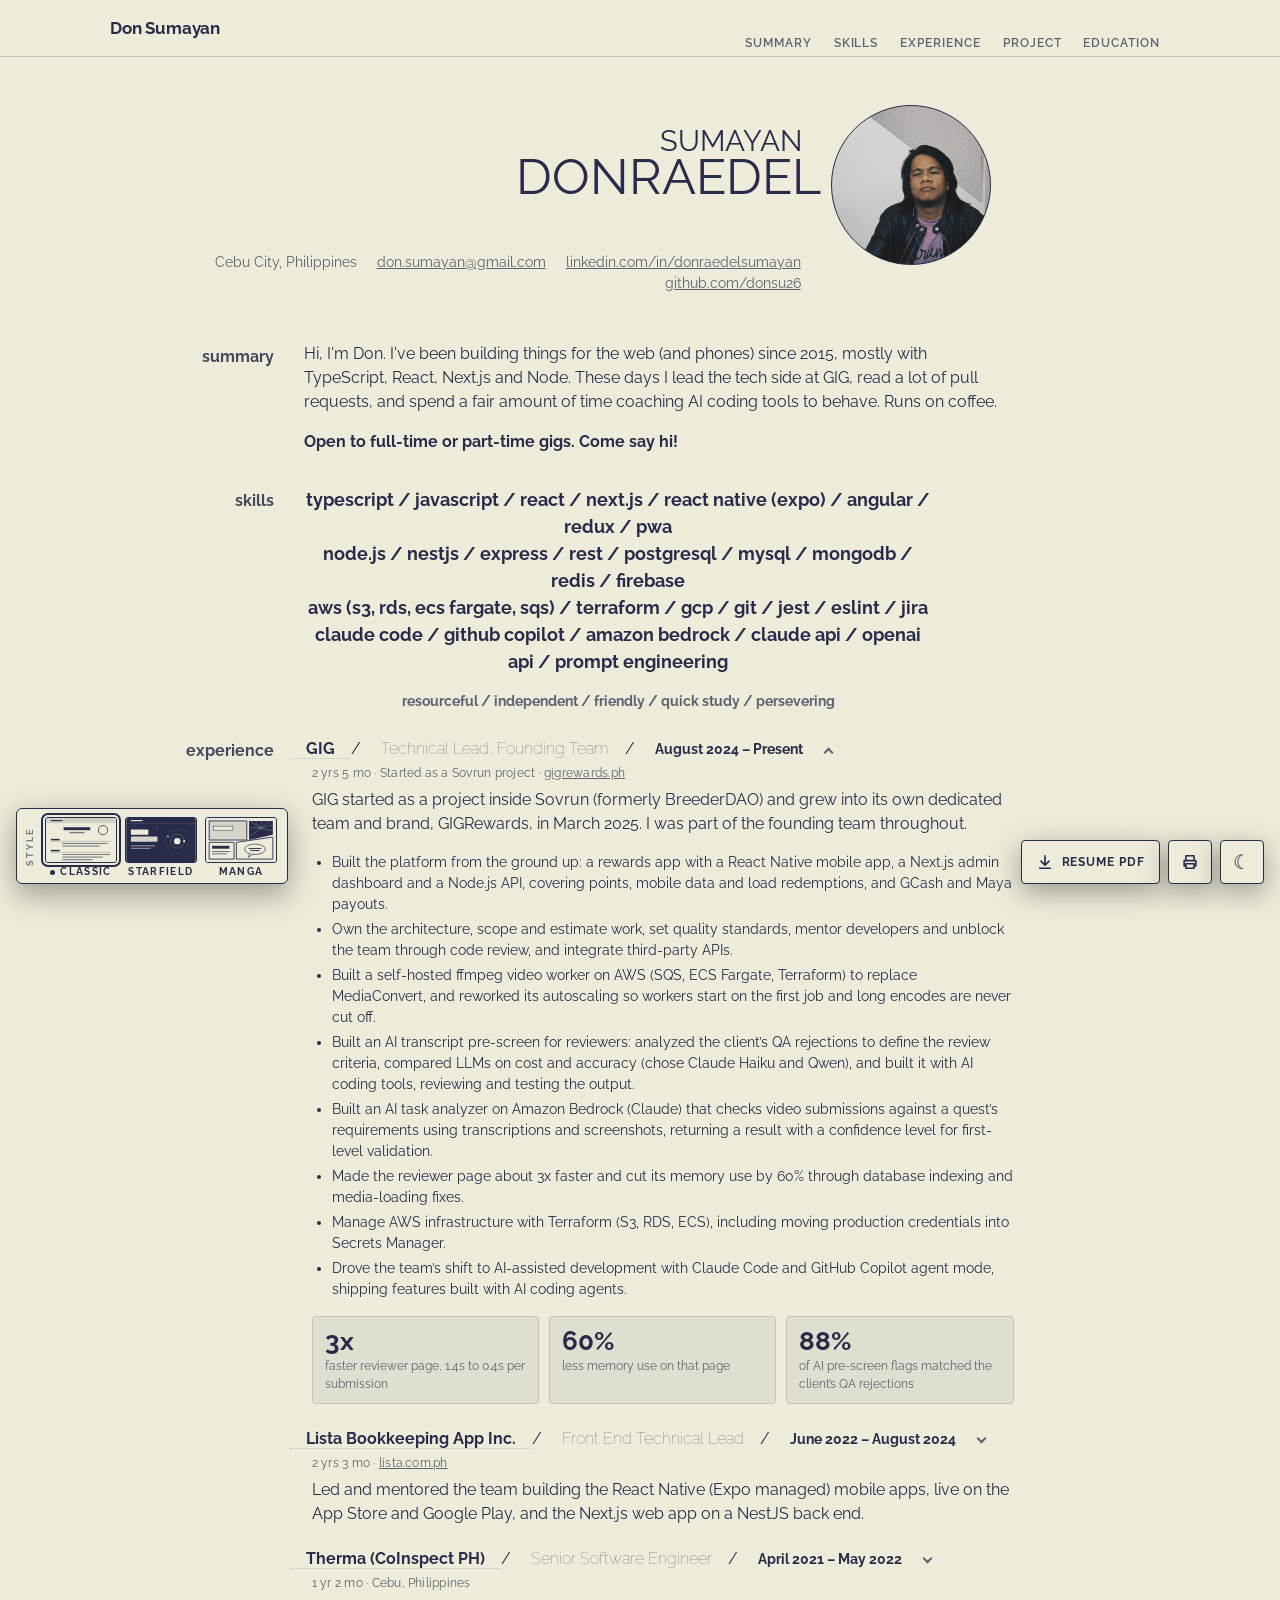
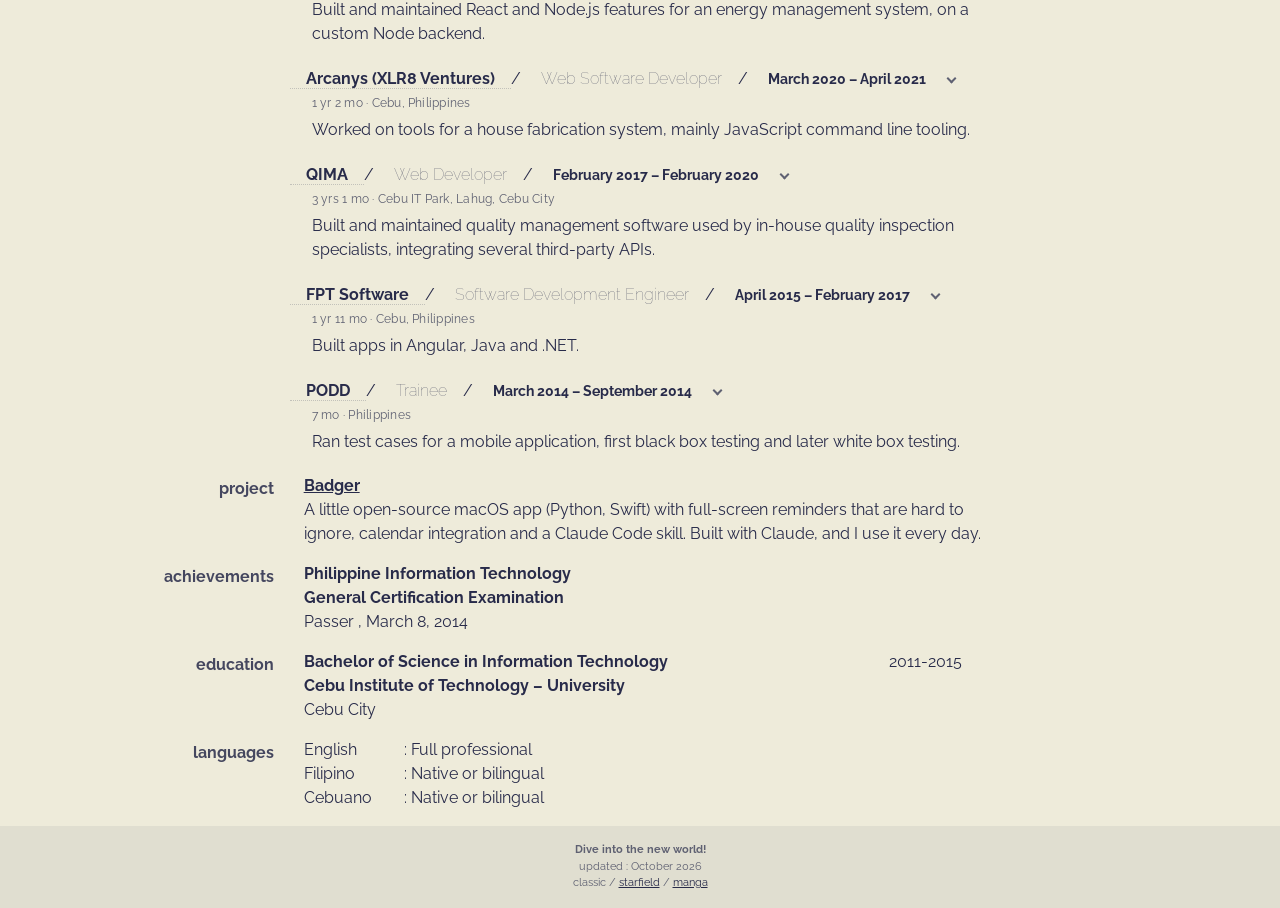
==== commit afaa4663: "Style switcher as glitchy preview windows; new style zooms out of its window Co-Authored-By: Claude " ====
--- a/index.html
+++ b/index.html
@@ -9,7 +9,7 @@
     <link rel="stylesheet" href="https://cdn.jsdelivr.net/npm/bootstrap@4.6.2/dist/css/bootstrap.min.css">
     <link rel="stylesheet" type="text/css" href="./index.css">
     <link rel="stylesheet" href="style-switch.css">
-    <script src="style-switch.js" defer></script>
+    <script src="style-switch.js"></script>
     <link rel="shortcut icon" href="./favicon.ico" type="image/x-icon">
     <link rel="icon" href="./favicon.ico" type="image/x-icon">
 <script>
@@ -30,7 +30,7 @@
         </div>
     </header>
     
-    <nav class="styleswitch" aria-label="Choose a style"><span class="ssl">Style</span><a aria-current="page" title="You are viewing this style">Classic</a><a href="starfield.html">Starfield</a><a href="manga.html">Manga</a></nav>
+    <nav class="styleswitch" aria-label="Choose a style"><span class="ssl">Style</span><a class="sw" aria-current="page" title="You are viewing this style"><span class="win"><svg viewBox="0 0 120 76" aria-hidden="true"><rect width="120" height="76" fill="#EEEBDA"/><rect width="120" height="9" fill="#282B4A" opacity=".14"/><rect x="8" y="3.5" width="20" height="2" fill="#282B4A"/><rect x="30" y="16" width="46" height="5" fill="#282B4A"/><rect x="40" y="24" width="26" height="2.4" fill="#282B4A" opacity=".6"/><circle cx="98" cy="21" r="8" fill="none" stroke="#282B4A" stroke-width="1.3"/><rect x="8" y="36" width="15" height="2.6" fill="#282B4A"/><rect x="8" y="39.6" width="104" height=".7" fill="#282B4A" opacity=".5"/><rect x="28" y="43" width="78" height="2" fill="#282B4A" opacity=".55"/><rect x="28" y="47.5" width="64" height="2" fill="#282B4A" opacity=".55"/><rect x="8" y="55" width="15" height="2.6" fill="#282B4A"/><rect x="8" y="58.6" width="104" height=".7" fill="#282B4A" opacity=".5"/><rect x="28" y="62" width="82" height="2" fill="#282B4A" opacity=".55"/><rect x="28" y="66.5" width="70" height="2" fill="#282B4A" opacity=".55"/><rect x="28" y="71" width="52" height="2" fill="#282B4A" opacity=".55"/></svg></span><span class="swl">Classic</span></a><a class="sw" href="starfield.html" data-style="starfield" title="Switch to the Starfield style"><span class="win"><svg viewBox="0 0 120 76" aria-hidden="true"><rect width="120" height="76" fill="#282B4A"/><circle cx="14" cy="14" r="0.7" fill="#EEEBDA" opacity="0.8"/><circle cx="31" cy="6" r="0.5" fill="#EEEBDA" opacity="0.6"/><circle cx="52" cy="17" r="0.8" fill="#EEEBDA" opacity="0.9"/><circle cx="66" cy="8" r="0.5" fill="#EEEBDA" opacity="0.6"/><circle cx="78" cy="22" r="0.6" fill="#EEEBDA" opacity="0.7"/><circle cx="112" cy="12" r="0.7" fill="#EEEBDA" opacity="0.8"/><circle cx="106" cy="66" r="0.6" fill="#EEEBDA" opacity="0.7"/><circle cx="60" cy="64" r="0.5" fill="#EEEBDA" opacity="0.5"/><circle cx="6" cy="60" r="0.6" fill="#EEEBDA" opacity="0.6"/><circle cx="72" cy="72" r="0.5" fill="#EEEBDA" opacity="0.6"/><circle cx="116" cy="40" r="0.5" fill="#EEEBDA" opacity="0.5"/><circle cx="40" cy="70" r="0.6" fill="#EEEBDA" opacity="0.6"/><rect y="9" width="120" height=".6" fill="#EEEBDA" opacity=".3"/><rect x="8" y="3.5" width="20" height="2" fill="#EEEBDA"/><rect x="8" y="20" width="30" height="9" rx="1" fill="#EEEBDA"/><rect x="8" y="32" width="46" height="9" rx="1" fill="#EEEBDA" opacity=".88"/><rect x="8" y="47" width="42" height="2" fill="#EEEBDA" opacity=".5"/><rect x="8" y="51.5" width="34" height="2" fill="#EEEBDA" opacity=".5"/><circle cx="88" cy="40" r="20" fill="none" stroke="#EEEBDA" stroke-opacity=".35" stroke-dasharray="1.5 2.5"/><circle cx="88" cy="40" r="12" fill="none" stroke="#EEEBDA" stroke-opacity=".35"/><circle cx="88" cy="40" r="5.5" fill="#EEEBDA"/><circle cx="100" cy="40" r="1.8" fill="#EEEBDA"/><circle cx="72" cy="32" r="1.4" fill="#EEEBDA"/></svg></span><span class="swl">Starfield</span></a><a class="sw" href="manga.html" data-style="manga" title="Switch to the Manga style"><span class="win"><svg viewBox="0 0 120 76" aria-hidden="true"><defs><pattern id="ssTone" width="3" height="3" patternUnits="userSpaceOnUse"><circle cx="1.5" cy="1.5" r=".65" fill="#282B4A"/></pattern></defs><rect width="120" height="76" fill="#EEEBDA"/><path d="M5 5H70V38H5Z" fill="url(#ssTone)" stroke="#282B4A" stroke-width="1.5"/><rect x="12" y="14" width="34" height="7" fill="#EEEBDA" stroke="#282B4A" stroke-width=".8"/><path d="M74 5H115V29L74 38Z" fill="#282B4A"/><path d="M94 18L76 6" stroke="#EEEBDA" stroke-width=".6" opacity=".7"/><path d="M94 18L84 6" stroke="#EEEBDA" stroke-width=".6" opacity=".7"/><path d="M94 18L96 6" stroke="#EEEBDA" stroke-width=".6" opacity=".7"/><path d="M94 18L108 6" stroke="#EEEBDA" stroke-width=".6" opacity=".7"/><path d="M94 18L114 12" stroke="#EEEBDA" stroke-width=".6" opacity=".7"/><path d="M94 18L114 22" stroke="#EEEBDA" stroke-width=".6" opacity=".7"/><path d="M94 18L78 30" stroke="#EEEBDA" stroke-width=".6" opacity=".7"/><path d="M94 18L76 16" stroke="#EEEBDA" stroke-width=".6" opacity=".7"/><path d="M5 42H48V71H5Z" fill="#EEEBDA" stroke="#282B4A" stroke-width="1.5"/><rect x="10" y="48" width="30" height="5" fill="#282B4A"/><rect x="10" y="57" width="32" height="1.8" fill="#282B4A" opacity=".6"/><rect x="10" y="61" width="26" height="1.8" fill="#282B4A" opacity=".6"/><path d="M52 42L115 33V71H52Z" fill="#EEEBDA" stroke="#282B4A" stroke-width="1.5"/><ellipse cx="84" cy="54" rx="18" ry="9" fill="#EEEBDA" stroke="#282B4A" stroke-width="1.1"/><path d="M76 61L72 68L82 62" fill="#EEEBDA" stroke="#282B4A" stroke-width="1.1"/><rect x="73" y="52" width="22" height="1.6" fill="#282B4A"/><rect x="76" y="55.5" width="16" height="1.6" fill="#282B4A"/></svg></span><span class="swl">Manga</span></a></nav>
 
     <div class="custom-container">
             <!-- header -->
--- a/index.css
+++ b/index.css
@@ -138,13 +138,6 @@
 
 
 /* style switcher (bottom-left, same spot as the other styles) */
-.styleswitch{position:fixed;left:16px;bottom:calc(16px + env(safe-area-inset-bottom,0px));z-index:1030;display:flex;align-items:stretch;border:1px solid #587AA3;border-radius:4px;background:#fff;box-shadow:0 8px 28px rgba(0,0,0,.35);overflow:hidden;animation:ssnudge 2.4s ease 1.2s 2}
-.styleswitch .ssl{display:flex;align-items:center;padding:0 12px;font:500 .68rem 'Raleway',sans-serif;letter-spacing:.14em;text-transform:uppercase;color:#616161;border-right:1px solid #ddd}
-.styleswitch a{display:flex;align-items:center;font:700 .78rem 'Raleway',sans-serif;letter-spacing:.06em;text-transform:uppercase;text-decoration:none;padding:12px 14px;color:#1e2a3d;transition:background .15s,color .15s}
-.styleswitch a:hover{background:#e6edf5;color:#1e2a3d;text-decoration:none}
-.styleswitch a[aria-current="page"]{cursor:default;background:#587AA3;color:#fff}
-@keyframes ssnudge{0%,100%{box-shadow:0 8px 28px rgba(0,0,0,.35)}50%{box-shadow:0 0 0 6px rgba(88,122,163,.35),0 8px 28px rgba(0,0,0,.35)}}
-@media(max-width:480px){.styleswitch .ssl{display:none}.styleswitch a{padding:12px 11px;font-size:.72rem}}
 @media print{.styleswitch{display:none}}
 
 /* palette: Midnight Indigo / Vanilla (shared with starfield + manga) */
@@ -175,11 +168,6 @@
 .cutout{ background:var(--fg); color:var(--bg); }
 hr, .border, .border-top, .border-bottom{ border-color:var(--line) !important; }
 html::-webkit-scrollbar-thumb{ background-color:var(--line); }
-.styleswitch{ border-color:var(--fg); background:var(--bg); }
-.styleswitch .ssl{ color:var(--muted); border-right-color:var(--line); }
-.styleswitch a{ color:var(--fg); text-decoration:none; }
-.styleswitch a:hover{ background:var(--surface); color:var(--fg); opacity:1; }
-.styleswitch a[aria-current="page"]{ background:var(--fg); color:var(--bg); }
 
 /* subtle "click me" hint on experience headers */
 .company-btn{ cursor:pointer; text-align:left; }
--- a/style-switch.css
+++ b/style-switch.css
@@ -1,51 +1,163 @@
-/* Style-to-style transitions (shared by classic, starfield and manga).
-   Chrome/Edge/Safari: native cross-document View Transitions.
-   Others: style-switch.js plays a scripted version of the same glitch. */
+/* Style switcher + style-to-style transitions (shared by classic, starfield and manga).
+   The switcher is a row of little "windows", each a tiny drawing of that style.
+   Clicking one zooms the new page out of that window (native cross-document
+   View Transitions in Chrome/Edge/Safari; scripted glitch fallback elsewhere). */
+
+/* ---------- the switcher ---------- */
+html .styleswitch{
+  position:fixed; left:16px; bottom:calc(16px + env(safe-area-inset-bottom,0px)); z-index:1040;
+  display:flex; align-items:flex-end; gap:8px;
+  padding:8px 10px 6px 6px;
+  border:1px solid var(--fg); border-radius:6px;
+  background:var(--bg); color:var(--fg);
+  box-shadow:0 10px 30px rgba(0,0,0,.35);
+  overflow:visible; animation:none;
+}
+html .styleswitch .ssl{
+  writing-mode:vertical-rl; transform:rotate(180deg); align-self:center;
+  padding:0; border:0; margin:0;
+  font-size:.58rem; font-weight:700; letter-spacing:.22em; text-transform:uppercase;
+  color:var(--fg); opacity:.6;
+}
+html .styleswitch .sw{
+  position:relative; display:flex; flex-direction:column; align-items:center; gap:4px;
+  padding:0; margin:0; border:0; background:none; color:var(--fg);
+  text-decoration:none; font-size:.6rem; font-weight:700; letter-spacing:.14em; text-transform:uppercase; line-height:1;
+}
+html .styleswitch .sw:hover{ background:none; color:var(--fg); opacity:1; text-decoration:none; }
+html .styleswitch .win{
+  position:relative; display:block; width:72px; height:46px;
+  border:1px solid var(--fg); border-radius:3px; overflow:hidden;
+  background:var(--bg);
+  transform-origin:50% 100%;
+  transition:transform .28s cubic-bezier(.2,.8,.2,1), box-shadow .28s;
+}
+html .styleswitch .win svg{ display:block; width:100%; height:100%; }
+/* scanlines + a sweeping bar, shown while a window is "live" */
+html .styleswitch .win::before,
+html .styleswitch .win::after{ content:""; position:absolute; inset:0; pointer-events:none; opacity:0; transition:opacity .2s; }
+html .styleswitch .win::before{ background:repeating-linear-gradient(0deg, rgba(0,0,0,.22) 0 1px, transparent 1px 3px); }
+html .styleswitch .win::after{
+  background:linear-gradient(180deg, transparent 0 40%, rgba(255,255,255,.35) 48%, transparent 56%);
+  background-size:100% 220%; background-position:0 -100%;
+}
+html .styleswitch .sw[href]{ cursor:pointer; }
+html .styleswitch .sw[href]:hover,
+html .styleswitch .sw[href]:focus-visible{ z-index:2; outline:none; }
+html .styleswitch .sw[href]:hover .win,
+html .styleswitch .sw[href]:focus-visible .win{
+  transform:translateY(-8px) scale(1.65);
+  box-shadow:0 14px 30px rgba(0,0,0,.45);
+}
+html .styleswitch .sw[href]:hover .win::before,
+html .styleswitch .sw[href]:focus-visible .win::before,
+html .styleswitch .win.zap::before{ opacity:1; }
+html .styleswitch .sw[href]:hover .win::after,
+html .styleswitch .sw[href]:focus-visible .win::after{ opacity:1; animation:sw-sweep 1.4s linear infinite; }
+html .styleswitch .sw[href]:hover .win svg,
+html .styleswitch .sw[href]:focus-visible .win svg,
+html .styleswitch .win.zap svg{ animation:sw-glitch .52s steps(1,end); }
+html .styleswitch .sw[href]:hover .swl,
+html .styleswitch .sw[href]:focus-visible .swl{ animation:sw-text .52s steps(1,end); }
+html .styleswitch .sw[aria-current] .win{ outline:2px solid var(--fg); outline-offset:2px; }
+html .styleswitch .sw[aria-current] .swl::before{ content:""; display:inline-block; width:5px; height:5px; margin:0 5px 1px 0; border-radius:50%; background:currentColor; vertical-align:middle; }
+html .styleswitch .sw[aria-current]{ cursor:default; }
+
+@keyframes sw-glitch{
+  0%  { transform:none; filter:none; clip-path:none; }
+  12% { transform:translateX(-5px); filter:invert(1); }
+  24% { transform:translateX(4px) skewX(-10deg); filter:none; clip-path:inset(18% 0 46% 0); }
+  36% { transform:translateX(-3px); clip-path:inset(58% 0 6% 0); }
+  48% { transform:translateX(2px) scaleY(1.08); filter:invert(1); clip-path:none; }
+  62% { transform:translateX(-1px); filter:contrast(1.6); }
+  78% { transform:translateX(1px); filter:none; }
+  100%{ transform:none; filter:none; clip-path:none; }
+}
+@keyframes sw-text{
+  0%  { transform:none; opacity:1; }
+  20% { transform:translateX(-3px) skewX(-12deg); opacity:.5; }
+  40% { transform:translateX(2px); opacity:1; }
+  60% { transform:translateX(-1px) skewX(8deg); opacity:.6; }
+  100%{ transform:none; opacity:1; }
+}
+@keyframes sw-sweep{ from{ background-position:0 -100%; } to{ background-position:0 200%; } }
+
+@media (max-width:480px){
+  html .styleswitch{ gap:6px; padding:6px 8px 5px; }
+  html .styleswitch .ssl{ display:none; }
+  html .styleswitch .win{ width:52px; height:33px; }
+  html .styleswitch .sw{ font-size:.52rem; letter-spacing:.1em; }
+  html .styleswitch .sw[href]:hover .win{ transform:translateY(-6px) scale(1.4); }
+}
+@media print{ html .styleswitch{ display:none !important; } }
+
+/* ---------- page-to-page transition ---------- */
 @view-transition { navigation: auto; }
 
 /* pieces that exist on every style morph from one look into the next */
-.styleswitch{ view-transition-name: styleswitch; }
 .dlfix{ view-transition-name: dock-dl; }
 .printfix{ view-transition-name: dock-print; }
 .themefix, .theme-toggle{ view-transition-name: dock-theme; }
 .topnav .brand, .nav .brand, .bar .brand{ view-transition-name: brand; }
 
-::view-transition-group(*){ animation-duration: .62s; animation-timing-function: cubic-bezier(.7,0,.2,1); }
-::view-transition-old(root){ animation: ss-glitch-out .42s steps(1,end) both; }
-::view-transition-new(root){ animation: ss-glitch-in .7s cubic-bezier(.2,.8,.2,1) both; }
+/* where the clicked window was (set by style-switch.js; defaults = centre) */
+:root{ --ss-x:50vw; --ss-y:50vh; --ss-s:.05; --ss-cb:0%; }
 
-@keyframes ss-glitch-out{
-  0%   { clip-path: inset(0); transform: none; filter: none; opacity: 1; }
-  12%  { transform: translateX(1.5%); filter: contrast(1.4); }
-  24%  { clip-path: inset(0 0 22% 0); transform: translateX(-3%) skewX(6deg); filter: invert(1); }
-  36%  { clip-path: inset(30% 0 8% 0); transform: translateX(4%); filter: none; }
-  50%  { clip-path: inset(10% 0 52% 0); transform: translateX(-5%) skewX(-10deg); filter: invert(1); }
-  64%  { clip-path: inset(46% 0 30% 0); transform: translateX(6%); filter: contrast(2); opacity: .8; }
-  80%  { clip-path: inset(49% 0 49% 0); transform: translateX(0) scaleX(1.1); filter: invert(1); opacity: .6; }
-  100% { clip-path: inset(50% 0 50% 0); opacity: 0; }
+::view-transition-group(*){ animation-duration:.7s; animation-timing-function:cubic-bezier(.7,0,.2,1); }
+::view-transition-old(root){ animation: ss-old .78s linear both; }
+::view-transition-new(root){ animation: ss-portal .78s linear both; transform-origin:0 0; }
+
+/* the new page grows out of the window it was chosen from, glitching on the way */
+@keyframes ss-portal{
+  0%   { transform:translate(var(--ss-x),var(--ss-y)) scale(var(--ss-s)); clip-path:inset(0 0 var(--ss-cb) 0); filter:invert(1); }
+  8%   { transform:translate(calc(var(--ss-x) + 6px),var(--ss-y)) scale(var(--ss-s)); filter:none; }
+  14%  { transform:translate(var(--ss-x),var(--ss-y)) scale(var(--ss-s)); filter:invert(1); }
+  30%  { transform:translate(calc(var(--ss-x) * .7),calc(var(--ss-y) * .7)) scale(calc(1 - (1 - var(--ss-s)) * .7)); clip-path:inset(0 0 calc(var(--ss-cb) * .7) 0); filter:none; animation-timing-function:steps(1,end); }
+  38%  { transform:translate(calc(var(--ss-x) * .62 - 18px),calc(var(--ss-y) * .62)) scale(calc(1 - (1 - var(--ss-s)) * .62)) skewX(-6deg); clip-path:inset(12% 0 calc(var(--ss-cb) * .62 + 30%) 0); filter:invert(1); animation-timing-function:steps(1,end); }
+  44%  { transform:translate(calc(var(--ss-x) * .55),calc(var(--ss-y) * .55)) scale(calc(1 - (1 - var(--ss-s)) * .55)); clip-path:inset(0 0 calc(var(--ss-cb) * .55) 0); filter:none; animation-timing-function:cubic-bezier(.2,.8,.2,1); }
+  70%  { transform:translate(calc(var(--ss-x) * .12),calc(var(--ss-y) * .12)) scale(calc(1 - (1 - var(--ss-s)) * .12)); clip-path:inset(0 0 calc(var(--ss-cb) * .12) 0); }
+  78%  { transform:translate(-6px,0) scale(1.004); clip-path:inset(0 0 0 0); filter:contrast(1.4); animation-timing-function:steps(1,end); }
+  84%  { transform:translate(4px,0); clip-path:inset(46% 0 30% 0); filter:invert(1); animation-timing-function:steps(1,end); }
+  88%  { transform:translate(-2px,0); clip-path:inset(0); filter:none; }
+  100% { transform:none; clip-path:inset(0); filter:none; }
 }
-@keyframes ss-glitch-in{
-  0%   { clip-path: inset(49% 0 49% 0); transform: scaleX(1.2); filter: invert(1) contrast(1.6); }
-  14%  { clip-path: inset(38% 0 44% 0); transform: translateX(-5%) skewX(12deg); filter: invert(1); }
-  26%  { clip-path: inset(8% 0 62% 0);  transform: translateX(4%); filter: none; }
-  38%  { clip-path: inset(55% 0 6% 0);  transform: translateX(-3%) skewX(-6deg); filter: contrast(1.5); }
-  50%  { clip-path: inset(0 0 30% 0);   transform: translateX(2%); filter: invert(1); }
-  62%  { clip-path: inset(18% 0 0 0);   transform: translateX(-1.2%) skewX(3deg); filter: none; }
-  76%  { clip-path: inset(0);           transform: translateX(.6%); }
-  88%  { transform: translateX(-.3%); }
-  100% { clip-path: inset(0); transform: none; filter: none; }
+/* the old page stutters and sinks back while the window opens over it */
+@keyframes ss-old{
+  0%   { transform:none; filter:none; }
+  20%  { transform:translateX(-4px); filter:contrast(1.3); animation-timing-function:steps(1,end); }
+  26%  { transform:translateX(5px) skewX(4deg); clip-path:inset(0 0 40% 0); animation-timing-function:steps(1,end); }
+  32%  { transform:none; clip-path:none; filter:none; }
+  60%  { transform:scale(.97); filter:brightness(.7); }
+  100% { transform:scale(.94); filter:brightness(.45) blur(2px); }
 }
 
 /* scripted fallback (browsers without cross-document view transitions) */
+@keyframes ss-glitch-out{
+  0%   { clip-path:inset(0); transform:none; filter:none; opacity:1; }
+  20%  { clip-path:inset(0 0 22% 0); transform:translateX(-3%) skewX(6deg); filter:invert(1); }
+  40%  { clip-path:inset(30% 0 8% 0); transform:translateX(4%); filter:none; }
+  60%  { clip-path:inset(10% 0 52% 0); transform:translateX(-5%) skewX(-10deg); filter:invert(1); opacity:.8; }
+  80%  { clip-path:inset(49% 0 49% 0); transform:scaleX(1.1); opacity:.6; }
+  100% { clip-path:inset(50% 0 50% 0); opacity:0; }
+}
+@keyframes ss-glitch-in{
+  0%   { clip-path:inset(49% 0 49% 0); transform:scaleX(1.2); filter:invert(1); }
+  20%  { clip-path:inset(8% 0 62% 0); transform:translateX(4%); filter:none; }
+  40%  { clip-path:inset(55% 0 6% 0); transform:translateX(-3%) skewX(-6deg); }
+  60%  { clip-path:inset(0 0 30% 0); transform:translateX(2%); filter:invert(1); }
+  80%  { clip-path:inset(0); transform:translateX(-.6%); filter:none; }
+  100% { clip-path:inset(0); transform:none; filter:none; }
+}
 html.ss-leaving body{ animation: ss-glitch-out .38s steps(1,end) both; }
 html.ss-entering body{ animation: ss-glitch-in .7s cubic-bezier(.2,.8,.2,1) both; }
 
 @media (prefers-reduced-motion: reduce){
-  ::view-transition-group(*), ::view-transition-old(root), ::view-transition-new(root){ animation-duration: .2s; animation-timing-function: ease; }
+  ::view-transition-group(*), ::view-transition-old(root), ::view-transition-new(root){ animation-duration:.2s; animation-timing-function:ease; }
   ::view-transition-old(root){ animation-name: ss-fade-out; }
   ::view-transition-new(root){ animation-name: ss-fade-in; }
-  html.ss-leaving body, html.ss-entering body{ animation: none; }
+  html.ss-leaving body, html.ss-entering body{ animation:none; }
+  html .styleswitch .win, html .styleswitch .win svg, html .styleswitch .swl, html .styleswitch .win::after{ animation:none !important; transition:none; }
 }
-@keyframes ss-fade-out{ to{ opacity: 0; } }
-@keyframes ss-fade-in{ from{ opacity: 0; } }
-@media print{ html.ss-leaving body, html.ss-entering body{ animation: none !important; } }
+@keyframes ss-fade-out{ to{ opacity:0; } }
+@keyframes ss-fade-in{ from{ opacity:0; } }
+@media print{ html.ss-leaving body, html.ss-entering body{ animation:none !important; } }
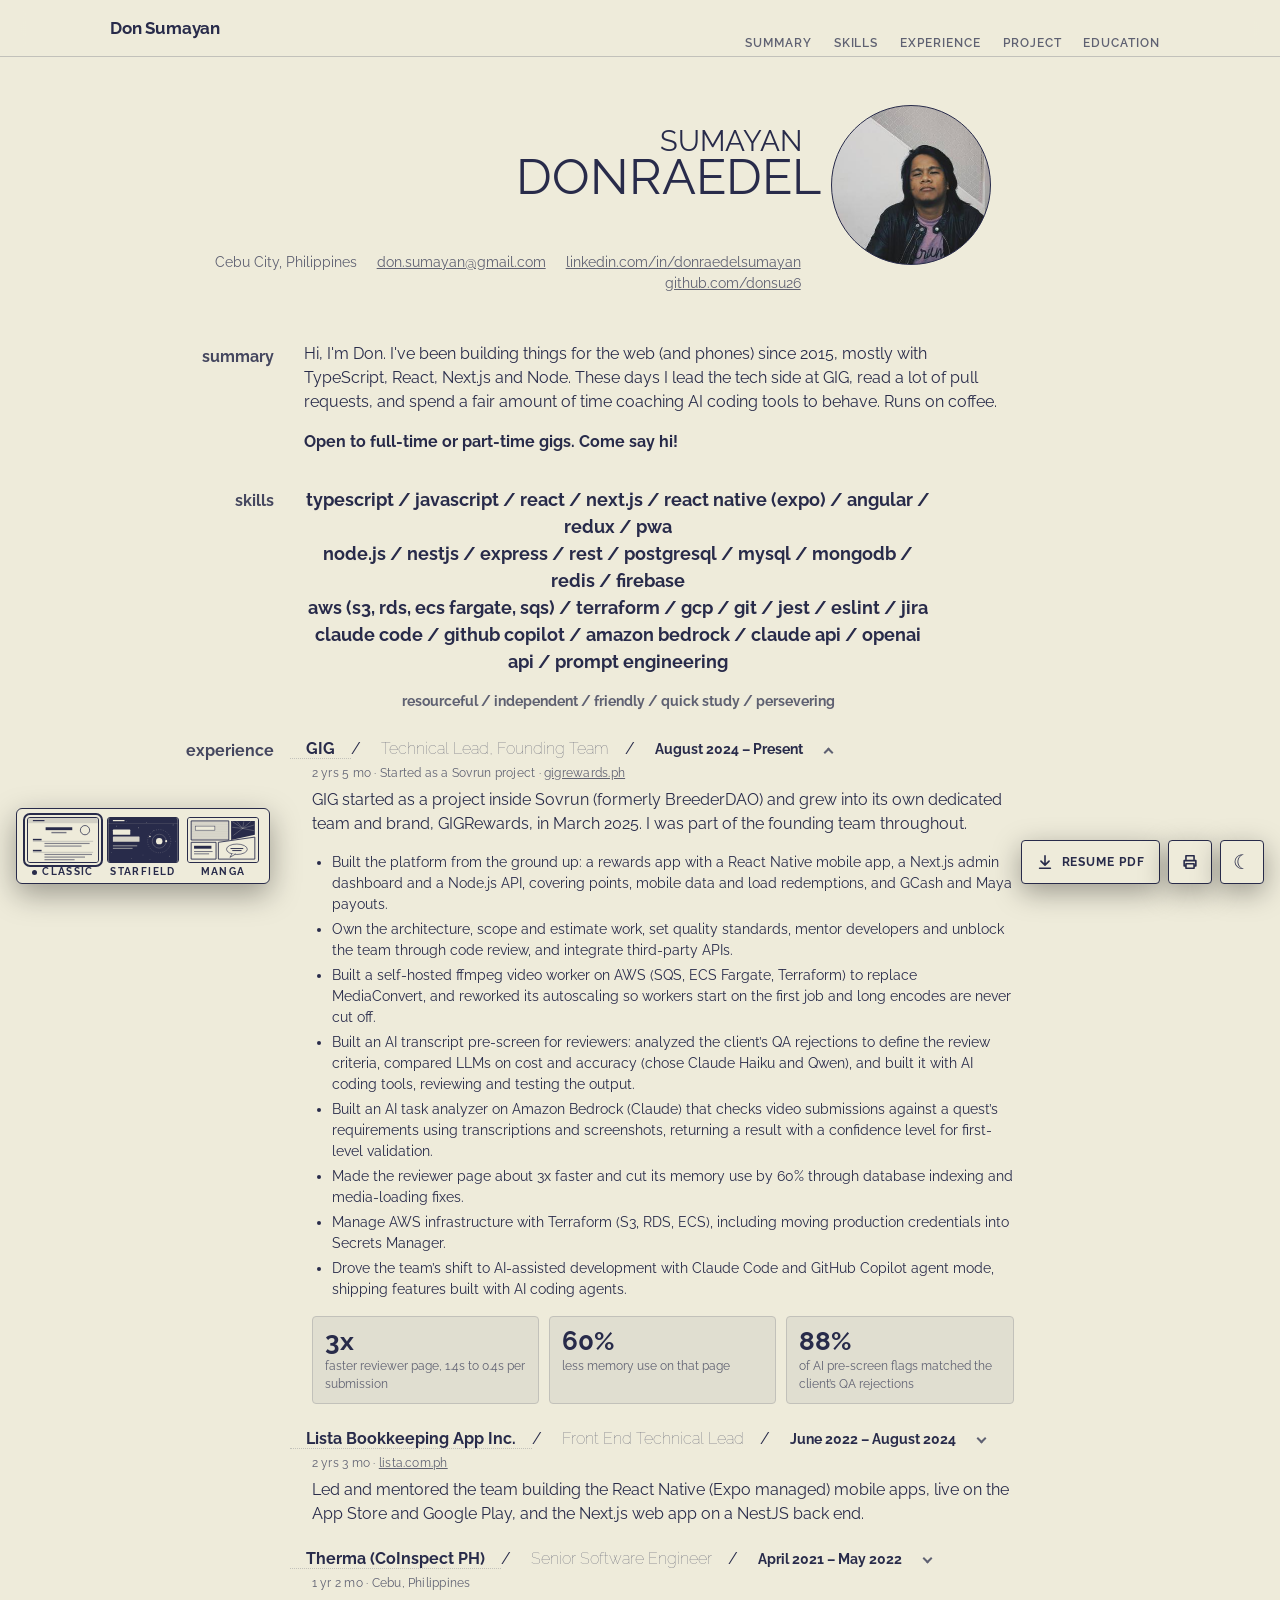
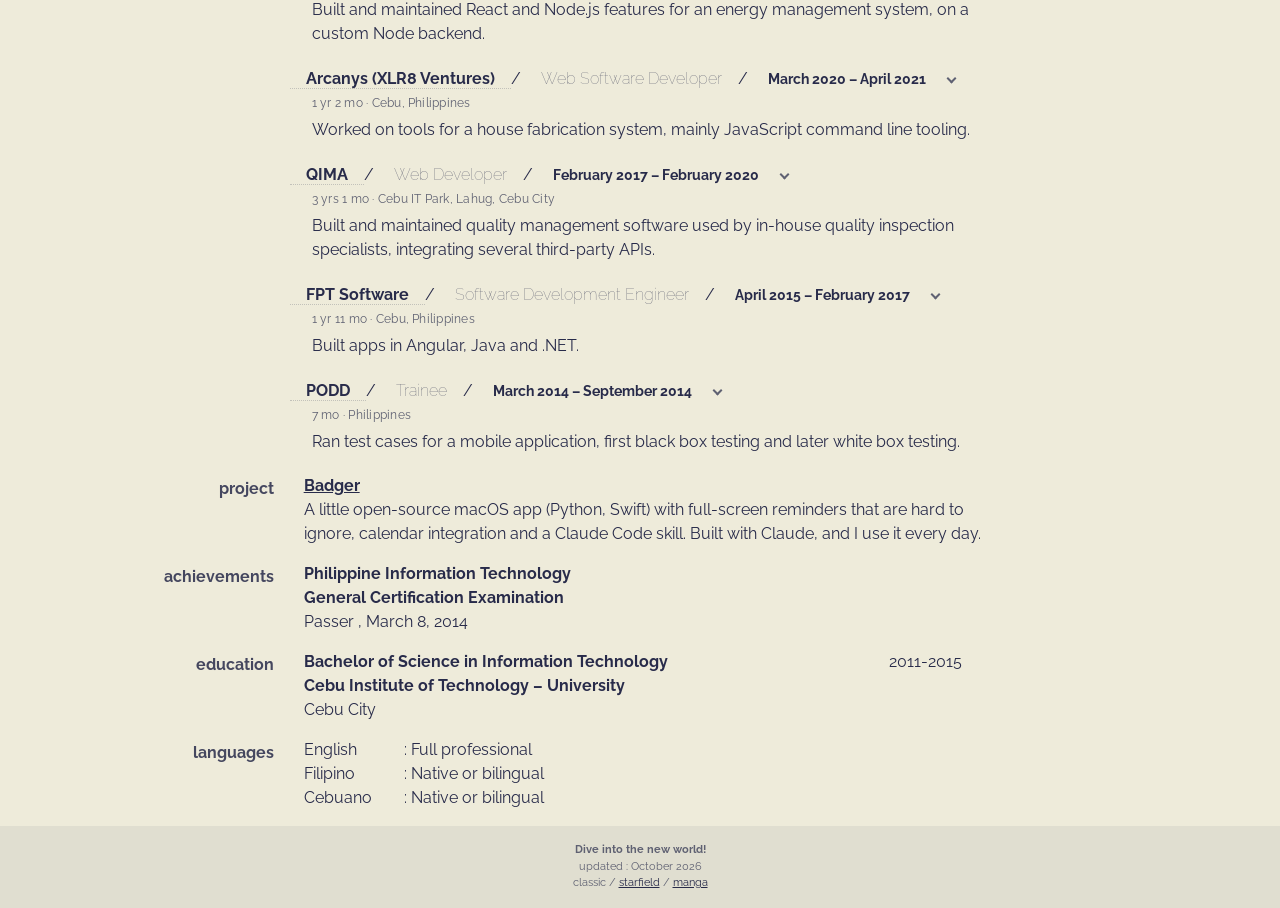
==== commit 2f7fa3a0: "Switcher: drop Style label; tuck away after a delay, restore on hover/focus/tap Co-Authored-By: Clau" ====
--- a/index.html
+++ b/index.html
@@ -30,7 +30,7 @@
         </div>
     </header>
     
-    <nav class="styleswitch" aria-label="Choose a style"><span class="ssl">Style</span><a class="sw" aria-current="page" title="You are viewing this style"><span class="win"><svg viewBox="0 0 120 76" aria-hidden="true"><rect width="120" height="76" fill="#EEEBDA"/><rect width="120" height="9" fill="#282B4A" opacity=".14"/><rect x="8" y="3.5" width="20" height="2" fill="#282B4A"/><rect x="30" y="16" width="46" height="5" fill="#282B4A"/><rect x="40" y="24" width="26" height="2.4" fill="#282B4A" opacity=".6"/><circle cx="98" cy="21" r="8" fill="none" stroke="#282B4A" stroke-width="1.3"/><rect x="8" y="36" width="15" height="2.6" fill="#282B4A"/><rect x="8" y="39.6" width="104" height=".7" fill="#282B4A" opacity=".5"/><rect x="28" y="43" width="78" height="2" fill="#282B4A" opacity=".55"/><rect x="28" y="47.5" width="64" height="2" fill="#282B4A" opacity=".55"/><rect x="8" y="55" width="15" height="2.6" fill="#282B4A"/><rect x="8" y="58.6" width="104" height=".7" fill="#282B4A" opacity=".5"/><rect x="28" y="62" width="82" height="2" fill="#282B4A" opacity=".55"/><rect x="28" y="66.5" width="70" height="2" fill="#282B4A" opacity=".55"/><rect x="28" y="71" width="52" height="2" fill="#282B4A" opacity=".55"/></svg></span><span class="swl">Classic</span></a><a class="sw" href="starfield.html" data-style="starfield" title="Switch to the Starfield style"><span class="win"><svg viewBox="0 0 120 76" aria-hidden="true"><rect width="120" height="76" fill="#282B4A"/><circle cx="14" cy="14" r="0.7" fill="#EEEBDA" opacity="0.8"/><circle cx="31" cy="6" r="0.5" fill="#EEEBDA" opacity="0.6"/><circle cx="52" cy="17" r="0.8" fill="#EEEBDA" opacity="0.9"/><circle cx="66" cy="8" r="0.5" fill="#EEEBDA" opacity="0.6"/><circle cx="78" cy="22" r="0.6" fill="#EEEBDA" opacity="0.7"/><circle cx="112" cy="12" r="0.7" fill="#EEEBDA" opacity="0.8"/><circle cx="106" cy="66" r="0.6" fill="#EEEBDA" opacity="0.7"/><circle cx="60" cy="64" r="0.5" fill="#EEEBDA" opacity="0.5"/><circle cx="6" cy="60" r="0.6" fill="#EEEBDA" opacity="0.6"/><circle cx="72" cy="72" r="0.5" fill="#EEEBDA" opacity="0.6"/><circle cx="116" cy="40" r="0.5" fill="#EEEBDA" opacity="0.5"/><circle cx="40" cy="70" r="0.6" fill="#EEEBDA" opacity="0.6"/><rect y="9" width="120" height=".6" fill="#EEEBDA" opacity=".3"/><rect x="8" y="3.5" width="20" height="2" fill="#EEEBDA"/><rect x="8" y="20" width="30" height="9" rx="1" fill="#EEEBDA"/><rect x="8" y="32" width="46" height="9" rx="1" fill="#EEEBDA" opacity=".88"/><rect x="8" y="47" width="42" height="2" fill="#EEEBDA" opacity=".5"/><rect x="8" y="51.5" width="34" height="2" fill="#EEEBDA" opacity=".5"/><circle cx="88" cy="40" r="20" fill="none" stroke="#EEEBDA" stroke-opacity=".35" stroke-dasharray="1.5 2.5"/><circle cx="88" cy="40" r="12" fill="none" stroke="#EEEBDA" stroke-opacity=".35"/><circle cx="88" cy="40" r="5.5" fill="#EEEBDA"/><circle cx="100" cy="40" r="1.8" fill="#EEEBDA"/><circle cx="72" cy="32" r="1.4" fill="#EEEBDA"/></svg></span><span class="swl">Starfield</span></a><a class="sw" href="manga.html" data-style="manga" title="Switch to the Manga style"><span class="win"><svg viewBox="0 0 120 76" aria-hidden="true"><defs><pattern id="ssTone" width="3" height="3" patternUnits="userSpaceOnUse"><circle cx="1.5" cy="1.5" r=".65" fill="#282B4A"/></pattern></defs><rect width="120" height="76" fill="#EEEBDA"/><path d="M5 5H70V38H5Z" fill="url(#ssTone)" stroke="#282B4A" stroke-width="1.5"/><rect x="12" y="14" width="34" height="7" fill="#EEEBDA" stroke="#282B4A" stroke-width=".8"/><path d="M74 5H115V29L74 38Z" fill="#282B4A"/><path d="M94 18L76 6" stroke="#EEEBDA" stroke-width=".6" opacity=".7"/><path d="M94 18L84 6" stroke="#EEEBDA" stroke-width=".6" opacity=".7"/><path d="M94 18L96 6" stroke="#EEEBDA" stroke-width=".6" opacity=".7"/><path d="M94 18L108 6" stroke="#EEEBDA" stroke-width=".6" opacity=".7"/><path d="M94 18L114 12" stroke="#EEEBDA" stroke-width=".6" opacity=".7"/><path d="M94 18L114 22" stroke="#EEEBDA" stroke-width=".6" opacity=".7"/><path d="M94 18L78 30" stroke="#EEEBDA" stroke-width=".6" opacity=".7"/><path d="M94 18L76 16" stroke="#EEEBDA" stroke-width=".6" opacity=".7"/><path d="M5 42H48V71H5Z" fill="#EEEBDA" stroke="#282B4A" stroke-width="1.5"/><rect x="10" y="48" width="30" height="5" fill="#282B4A"/><rect x="10" y="57" width="32" height="1.8" fill="#282B4A" opacity=".6"/><rect x="10" y="61" width="26" height="1.8" fill="#282B4A" opacity=".6"/><path d="M52 42L115 33V71H52Z" fill="#EEEBDA" stroke="#282B4A" stroke-width="1.5"/><ellipse cx="84" cy="54" rx="18" ry="9" fill="#EEEBDA" stroke="#282B4A" stroke-width="1.1"/><path d="M76 61L72 68L82 62" fill="#EEEBDA" stroke="#282B4A" stroke-width="1.1"/><rect x="73" y="52" width="22" height="1.6" fill="#282B4A"/><rect x="76" y="55.5" width="16" height="1.6" fill="#282B4A"/></svg></span><span class="swl">Manga</span></a></nav>
+    <nav class="styleswitch" aria-label="Choose a style"><a class="sw" aria-current="page" title="You are viewing this style"><span class="win"><svg viewBox="0 0 120 76" aria-hidden="true"><rect width="120" height="76" fill="#EEEBDA"/><rect width="120" height="9" fill="#282B4A" opacity=".14"/><rect x="8" y="3.5" width="20" height="2" fill="#282B4A"/><rect x="30" y="16" width="46" height="5" fill="#282B4A"/><rect x="40" y="24" width="26" height="2.4" fill="#282B4A" opacity=".6"/><circle cx="98" cy="21" r="8" fill="none" stroke="#282B4A" stroke-width="1.3"/><rect x="8" y="36" width="15" height="2.6" fill="#282B4A"/><rect x="8" y="39.6" width="104" height=".7" fill="#282B4A" opacity=".5"/><rect x="28" y="43" width="78" height="2" fill="#282B4A" opacity=".55"/><rect x="28" y="47.5" width="64" height="2" fill="#282B4A" opacity=".55"/><rect x="8" y="55" width="15" height="2.6" fill="#282B4A"/><rect x="8" y="58.6" width="104" height=".7" fill="#282B4A" opacity=".5"/><rect x="28" y="62" width="82" height="2" fill="#282B4A" opacity=".55"/><rect x="28" y="66.5" width="70" height="2" fill="#282B4A" opacity=".55"/><rect x="28" y="71" width="52" height="2" fill="#282B4A" opacity=".55"/></svg></span><span class="swl">Classic</span></a><a class="sw" href="starfield.html" data-style="starfield" title="Switch to the Starfield style"><span class="win"><svg viewBox="0 0 120 76" aria-hidden="true"><rect width="120" height="76" fill="#282B4A"/><circle cx="14" cy="14" r="0.7" fill="#EEEBDA" opacity="0.8"/><circle cx="31" cy="6" r="0.5" fill="#EEEBDA" opacity="0.6"/><circle cx="52" cy="17" r="0.8" fill="#EEEBDA" opacity="0.9"/><circle cx="66" cy="8" r="0.5" fill="#EEEBDA" opacity="0.6"/><circle cx="78" cy="22" r="0.6" fill="#EEEBDA" opacity="0.7"/><circle cx="112" cy="12" r="0.7" fill="#EEEBDA" opacity="0.8"/><circle cx="106" cy="66" r="0.6" fill="#EEEBDA" opacity="0.7"/><circle cx="60" cy="64" r="0.5" fill="#EEEBDA" opacity="0.5"/><circle cx="6" cy="60" r="0.6" fill="#EEEBDA" opacity="0.6"/><circle cx="72" cy="72" r="0.5" fill="#EEEBDA" opacity="0.6"/><circle cx="116" cy="40" r="0.5" fill="#EEEBDA" opacity="0.5"/><circle cx="40" cy="70" r="0.6" fill="#EEEBDA" opacity="0.6"/><rect y="9" width="120" height=".6" fill="#EEEBDA" opacity=".3"/><rect x="8" y="3.5" width="20" height="2" fill="#EEEBDA"/><rect x="8" y="20" width="30" height="9" rx="1" fill="#EEEBDA"/><rect x="8" y="32" width="46" height="9" rx="1" fill="#EEEBDA" opacity=".88"/><rect x="8" y="47" width="42" height="2" fill="#EEEBDA" opacity=".5"/><rect x="8" y="51.5" width="34" height="2" fill="#EEEBDA" opacity=".5"/><circle cx="88" cy="40" r="20" fill="none" stroke="#EEEBDA" stroke-opacity=".35" stroke-dasharray="1.5 2.5"/><circle cx="88" cy="40" r="12" fill="none" stroke="#EEEBDA" stroke-opacity=".35"/><circle cx="88" cy="40" r="5.5" fill="#EEEBDA"/><circle cx="100" cy="40" r="1.8" fill="#EEEBDA"/><circle cx="72" cy="32" r="1.4" fill="#EEEBDA"/></svg></span><span class="swl">Starfield</span></a><a class="sw" href="manga.html" data-style="manga" title="Switch to the Manga style"><span class="win"><svg viewBox="0 0 120 76" aria-hidden="true"><defs><pattern id="ssTone" width="3" height="3" patternUnits="userSpaceOnUse"><circle cx="1.5" cy="1.5" r=".65" fill="#282B4A"/></pattern></defs><rect width="120" height="76" fill="#EEEBDA"/><path d="M5 5H70V38H5Z" fill="url(#ssTone)" stroke="#282B4A" stroke-width="1.5"/><rect x="12" y="14" width="34" height="7" fill="#EEEBDA" stroke="#282B4A" stroke-width=".8"/><path d="M74 5H115V29L74 38Z" fill="#282B4A"/><path d="M94 18L76 6" stroke="#EEEBDA" stroke-width=".6" opacity=".7"/><path d="M94 18L84 6" stroke="#EEEBDA" stroke-width=".6" opacity=".7"/><path d="M94 18L96 6" stroke="#EEEBDA" stroke-width=".6" opacity=".7"/><path d="M94 18L108 6" stroke="#EEEBDA" stroke-width=".6" opacity=".7"/><path d="M94 18L114 12" stroke="#EEEBDA" stroke-width=".6" opacity=".7"/><path d="M94 18L114 22" stroke="#EEEBDA" stroke-width=".6" opacity=".7"/><path d="M94 18L78 30" stroke="#EEEBDA" stroke-width=".6" opacity=".7"/><path d="M94 18L76 16" stroke="#EEEBDA" stroke-width=".6" opacity=".7"/><path d="M5 42H48V71H5Z" fill="#EEEBDA" stroke="#282B4A" stroke-width="1.5"/><rect x="10" y="48" width="30" height="5" fill="#282B4A"/><rect x="10" y="57" width="32" height="1.8" fill="#282B4A" opacity=".6"/><rect x="10" y="61" width="26" height="1.8" fill="#282B4A" opacity=".6"/><path d="M52 42L115 33V71H52Z" fill="#EEEBDA" stroke="#282B4A" stroke-width="1.5"/><ellipse cx="84" cy="54" rx="18" ry="9" fill="#EEEBDA" stroke="#282B4A" stroke-width="1.1"/><path d="M76 61L72 68L82 62" fill="#EEEBDA" stroke="#282B4A" stroke-width="1.1"/><rect x="73" y="52" width="22" height="1.6" fill="#282B4A"/><rect x="76" y="55.5" width="16" height="1.6" fill="#282B4A"/></svg></span><span class="swl">Manga</span></a></nav>
 
     <div class="custom-container">
             <!-- header -->
--- a/style-switch.css
+++ b/style-switch.css
@@ -7,18 +7,18 @@
 html .styleswitch{
   position:fixed; left:16px; bottom:calc(16px + env(safe-area-inset-bottom,0px)); z-index:1040;
   display:flex; align-items:flex-end; gap:8px;
-  padding:8px 10px 6px 6px;
+  padding:8px 10px 6px;
   border:1px solid var(--fg); border-radius:6px;
   background:var(--bg); color:var(--fg);
   box-shadow:0 10px 30px rgba(0,0,0,.35);
   overflow:visible; animation:none;
+  transform-origin:0 100%;
+  transition:transform .4s cubic-bezier(.2,.8,.2,1), opacity .4s, box-shadow .4s;
 }
-html .styleswitch .ssl{
-  writing-mode:vertical-rl; transform:rotate(180deg); align-self:center;
-  padding:0; border:0; margin:0;
-  font-size:.58rem; font-weight:700; letter-spacing:.22em; text-transform:uppercase;
-  color:var(--fg); opacity:.6;
-}
+/* after a moment the switcher tucks itself away; hover / focus brings it back */
+html .styleswitch.ss-mini:not(:hover):not(:focus-within){ transform:scale(.58); opacity:.8; box-shadow:0 4px 14px rgba(0,0,0,.25); }
+html .styleswitch .swl{ transition:opacity .3s; }
+html .styleswitch.ss-mini:not(:hover):not(:focus-within) .swl{ opacity:0; }
 html .styleswitch .sw{
   position:relative; display:flex; flex-direction:column; align-items:center; gap:4px;
   padding:0; margin:0; border:0; background:none; color:var(--fg);
@@ -84,7 +84,6 @@
 
 @media (max-width:480px){
   html .styleswitch{ gap:6px; padding:6px 8px 5px; }
-  html .styleswitch .ssl{ display:none; }
   html .styleswitch .win{ width:52px; height:33px; }
   html .styleswitch .sw{ font-size:.52rem; letter-spacing:.1em; }
   html .styleswitch .sw[href]:hover .win{ transform:translateY(-6px) scale(1.4); }
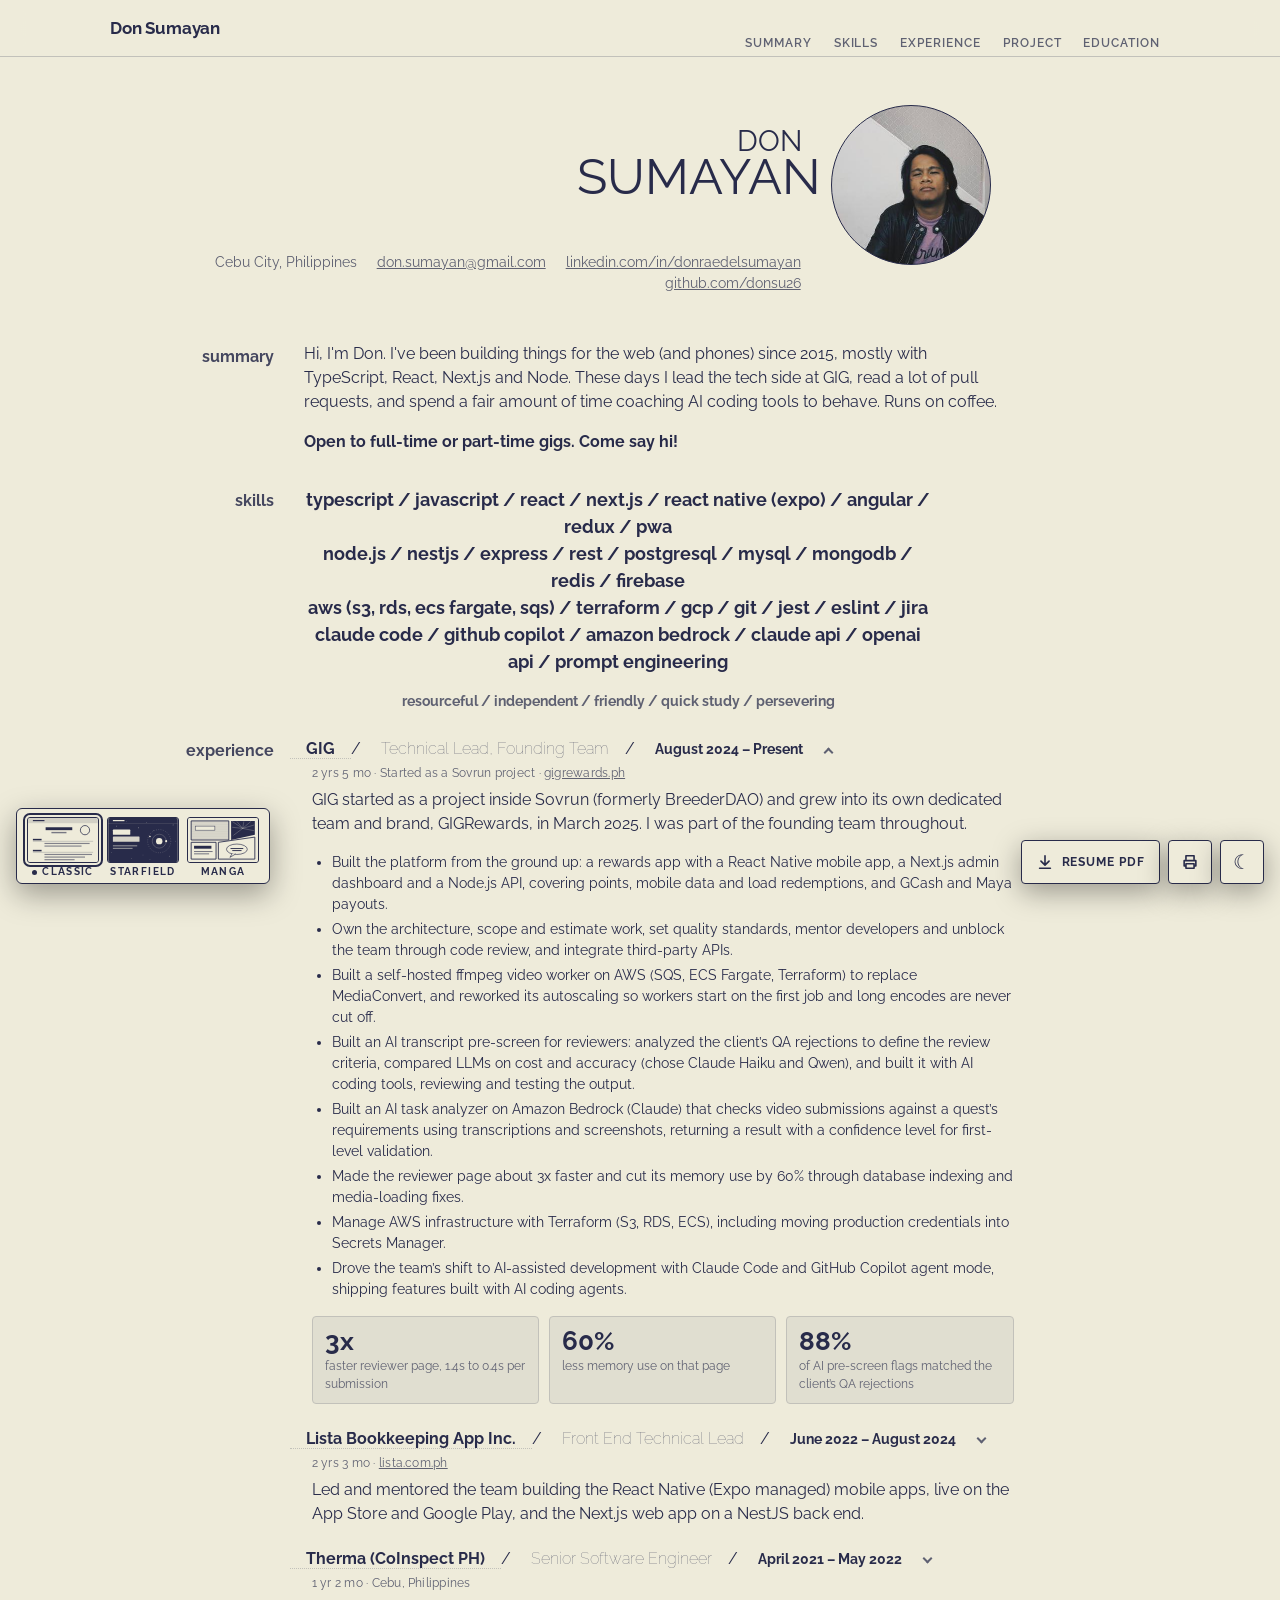
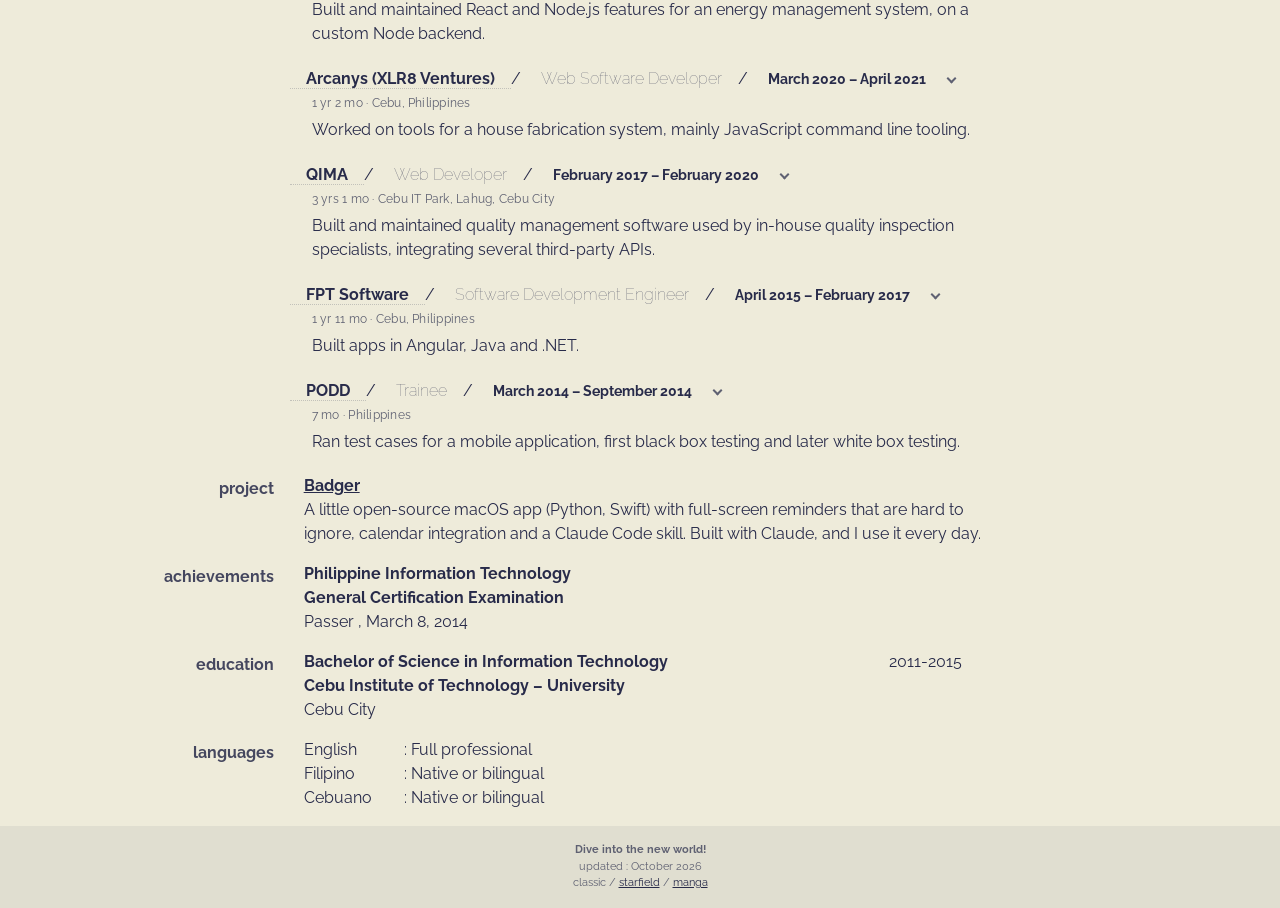
==== commit f507fd28: "Name as Don Sumayan everywhere; scripted glitch backup when a browser skips the native transition Co" ====
--- a/index.html
+++ b/index.html
@@ -3,8 +3,11 @@
 <head>
     <meta charset="utf-8">
     <meta name="viewport" content="width=device-width, initial-scale=1">
-    <meta name="description" content="Donraedel Sumayan, senior full stack engineer and technical lead in Cebu, Philippines. CV.">
-    <title>CV - Donraedel Sumayan</title>
+    <meta name="description" content="Don Sumayan, senior full stack engineer and technical lead in Cebu, Philippines. CV.">
+    <title>CV - Don Sumayan</title>
+    <link rel="preconnect" href="https://fonts.googleapis.com">
+    <link rel="preconnect" href="https://fonts.gstatic.com" crossorigin>
+    <link rel="preconnect" href="https://cdn.jsdelivr.net" crossorigin>
     <link href="https://fonts.googleapis.com/css?family=Raleway" rel="stylesheet">
     <link rel="stylesheet" href="https://cdn.jsdelivr.net/npm/bootstrap@4.6.2/dist/css/bootstrap.min.css">
     <link rel="stylesheet" type="text/css" href="./index.css">
@@ -36,8 +39,8 @@
             <!-- header -->
             <div class="row mt-5 mb-5">
                 <div class="col d-flex flex-column justify-content-center align-items-end">
-                    <div class="text-uppercase last-name">sumayan</div>
-                    <div class="text-uppercase first-name">donraedel</div>
+                    <div class="text-uppercase last-name">don</div>
+                    <div class="text-uppercase first-name">sumayan</div>
                     <div class="contacts">
                         <span>Cebu City, Philippines</span>
                         <span class="ml-3"><a href="mailto:don.sumayan@gmail.com">don.sumayan@gmail.com</a></span>
--- a/index.css
+++ b/index.css
@@ -254,7 +254,7 @@
     .custom-container > .row:first-of-type .col{ display:block !important; text-align:center !important; }
     .custom-container > .row:first-of-type .col.d-flex{ display:flex !important; flex-direction:row !important; flex-wrap:wrap; justify-content:center !important; align-items:baseline !important; gap:0 8px; }
     .first-name,.last-name{ position:static !important; font-size:21pt !important; font-weight:700; color:#1f4e8c !important; letter-spacing:.02em; line-height:1.1; }
-    .first-name{ order:1; } .last-name{ order:2; }
+    .last-name{ order:1; } .first-name{ order:2; }
     .contacts{ order:3; flex:0 0 100%; margin:2mm 0 0 !important; text-align:center !important; font-size:9pt !important; color:#333 !important; }
     .contacts span{ margin-left:0 !important; }
     .contacts span + span::before{ content:" · "; }
@@ -306,3 +306,35 @@
 .printfix:hover{background:color-mix(in srgb,var(--fg) 12%,var(--bg))}
 @media print{.printfix{display:none}}
 @media print{.printfix{display:none !important}}
+
+/* ---------- mobile ---------- */
+@media screen and (max-width: 640px){
+    .custom-container{ width:100% !important; padding:0 18px; box-sizing:border-box; }
+    .custom-container *{ box-sizing:border-box; }
+    html, body{ overflow-x:hidden; }
+    .custom-container .row{ display:block !important; margin-left:0 !important; margin-right:0 !important; }
+    .custom-container [class*="col"]{ display:block !important; width:100% !important; max-width:100% !important; flex:none !important; padding-left:0 !important; padding-right:0 !important; margin-left:0 !important; }
+    .custom-container > .row:first-of-type{ display:flex !important; flex-direction:column-reverse; align-items:center; margin:26px 0 8px !important; }
+    .custom-container > .row:first-of-type .col.d-flex{ display:flex !important; flex-direction:column !important; align-items:center !important; text-align:center; }
+    .ako-nawng-container{ width:118px; height:118px; margin:0 auto 14px; background-position:-30px -22px; }
+    .first-name{ position:static; font-size:36px; line-height:1.05; }
+    .last-name{ position:static; font-size:22px; line-height:1.1; }
+    .contacts{ width:100%; text-align:center !important; margin-top:12px; font-size:13px; display:flex; flex-direction:column; align-items:center; gap:4px; overflow-wrap:anywhere; }
+    .contacts span{ margin-left:0 !important; }
+    .text-right, .text-center{ text-align:left !important; }
+    h6.headers{ margin:24px 0 10px; font-size:.78rem; letter-spacing:.14em; text-transform:uppercase; border-bottom:1px solid var(--line); padding-bottom:5px; }
+    .skills{ font-size:15px; line-height:1.5; margin-bottom:6px; }
+    .company-description, .company-points{ font-size:14.5px; }
+    .company-points{ padding-left:18px; }
+    .headers.row{ margin-top:6px !important; }
+    .company-btn{ position:relative; display:block; width:100%; font-size:0 !important; padding:8px 28px 8px 0 !important; text-align:left; }
+    .company-btn > span{ display:block; padding:0 !important; }
+    .company-btn .company{ display:inline; font-size:16px; }
+    .company-btn .position{ font-size:14px; margin-top:3px; }
+    .company-btn .stay-duration{ font-size:12.5px; opacity:.8; margin-top:2px; }
+    .company-btn::after{ position:absolute; right:6px; top:14px; margin:0; }
+    .role-meta{ margin-top:0; }
+    .kpi{ flex:1 1 100%; }
+    .info{ width:92px; }
+    .topnav-wrap{ padding:0 18px; }
+}
--- a/style-switch.css
+++ b/style-switch.css
@@ -90,6 +90,34 @@
 }
 @media print{ html .styleswitch{ display:none !important; } }
 
+/* touch screens: no hover pop-ups, the switcher stays put; swipe it to change style */
+@media (hover: none){
+  html .styleswitch .sw[href]:hover .win{ transform:none; box-shadow:none; }
+  html .styleswitch .sw[href]:hover .win::before, html .styleswitch .sw[href]:hover .win::after{ opacity:0; animation:none; }
+  html .styleswitch .sw[href]:hover .win svg, html .styleswitch .sw[href]:hover .swl{ animation:none; }
+  html .styleswitch{ touch-action:pan-y; }
+  html .styleswitch::before{ content:""; position:absolute; left:50%; top:-9px; width:26px; height:3px; border-radius:2px; background:var(--fg); opacity:.35; transform:translateX(-50%); }
+}
+/* phones: one compact dock along the bottom edge */
+@media (max-width: 640px){
+  html .styleswitch{ left:8px; bottom:calc(8px + env(safe-area-inset-bottom,0px)); gap:6px; padding:5px 7px 4px; }
+  html .styleswitch .win{ width:48px; height:31px; }
+  html .styleswitch .sw{ font-size:.5rem; letter-spacing:.08em; gap:3px; }
+  html .styleswitch.ss-mini:not(:hover):not(:focus-within){ transform:none; opacity:1; }
+  html .styleswitch.ss-mini .swl{ opacity:1 !important; }
+  html .dlfix, html .printfix, html .themefix, html .theme-toggle{ width:40px !important; height:40px !important; padding:0 !important; justify-content:center; bottom:calc(8px + env(safe-area-inset-bottom,0px)) !important; }
+  html .themefix, html .theme-toggle{ right:8px !important; }
+  html .printfix{ right:54px !important; }
+  html .dlfix{ right:100px !important; }
+  html .dlfix .dllbl{ display:none !important; }
+  html body{ padding-bottom:calc(76px + env(safe-area-inset-bottom,0px)); }
+  html body::after{ content:""; position:fixed; left:0; right:0; bottom:0; height:calc(84px + env(safe-area-inset-bottom,0px)); background:linear-gradient(to bottom, transparent, var(--bg) 55%); pointer-events:none; z-index:55; }
+}
+@media (max-width: 340px){
+  html .styleswitch .win{ width:40px; height:26px; }
+}
+@media print{ html body{ padding-bottom:0 !important; } html body::after{ display:none !important; } }
+
 /* ---------- page-to-page transition ---------- */
 @view-transition { navigation: auto; }
 
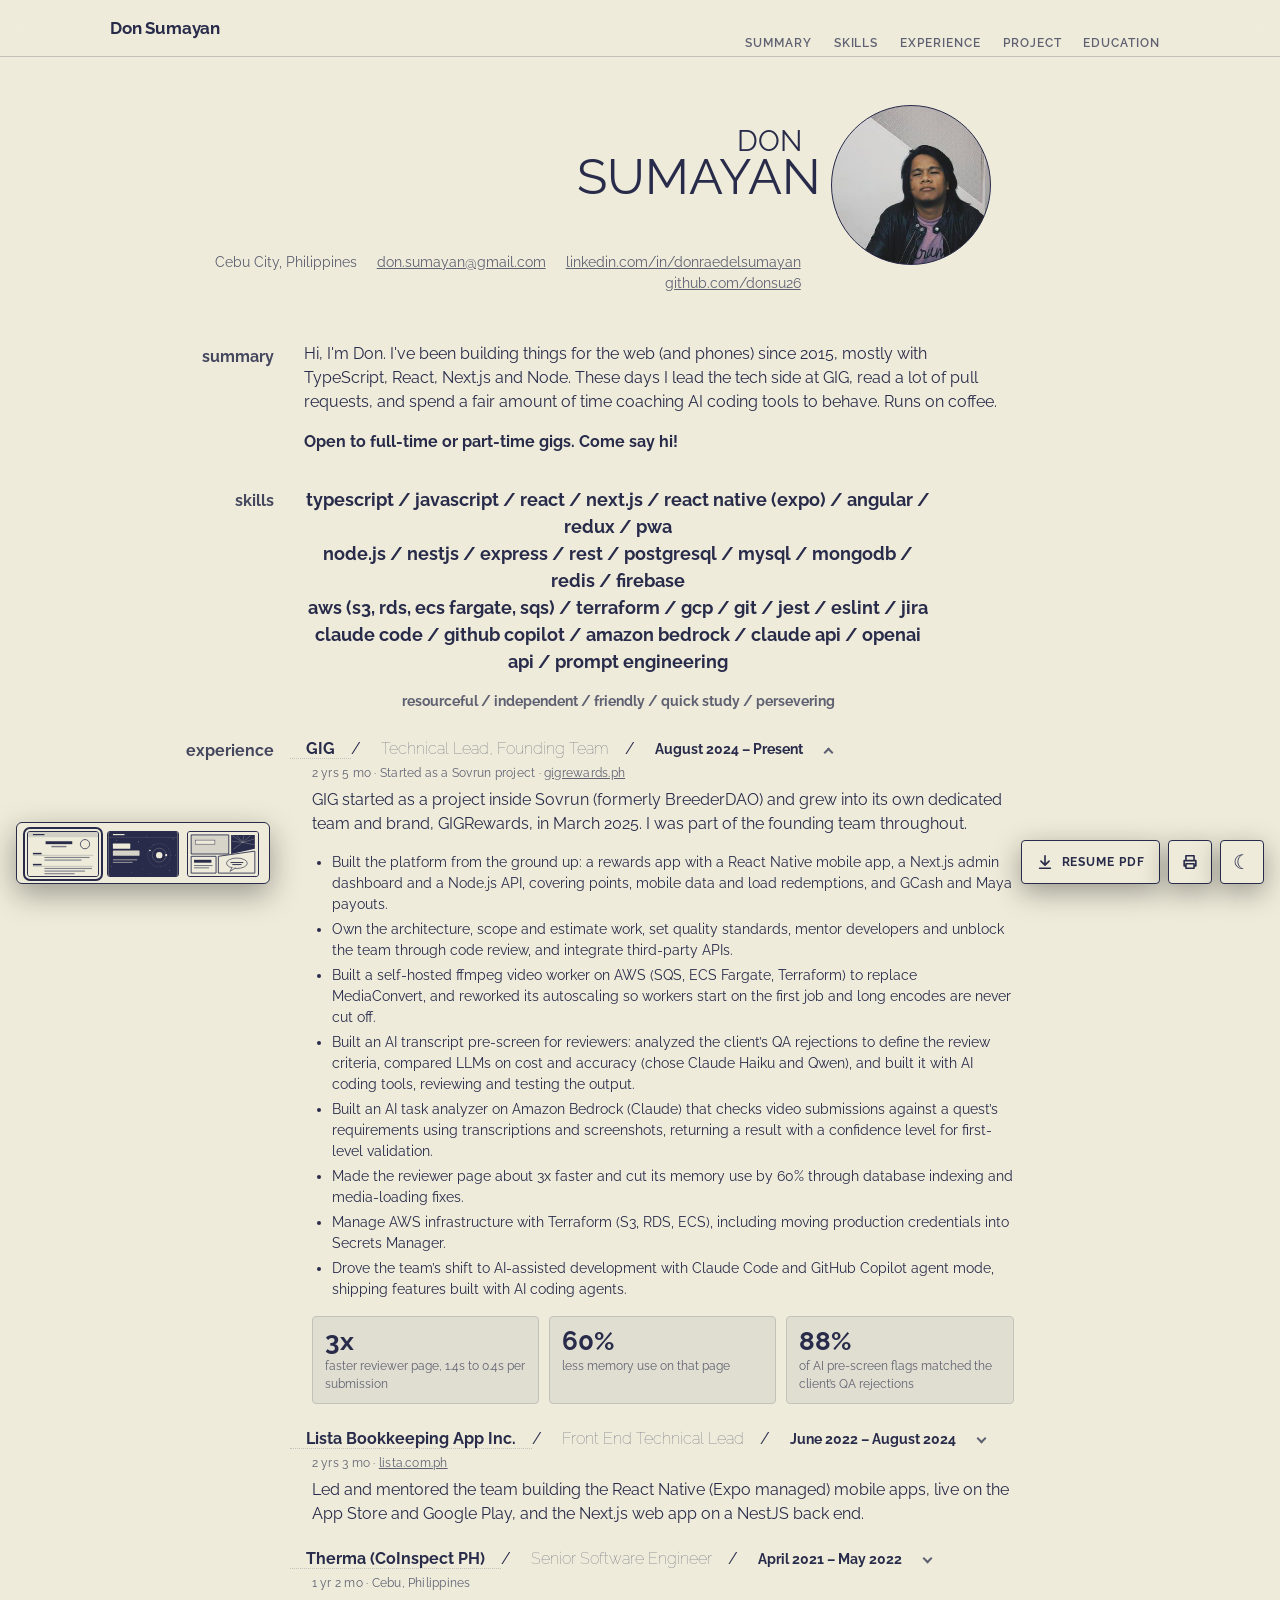
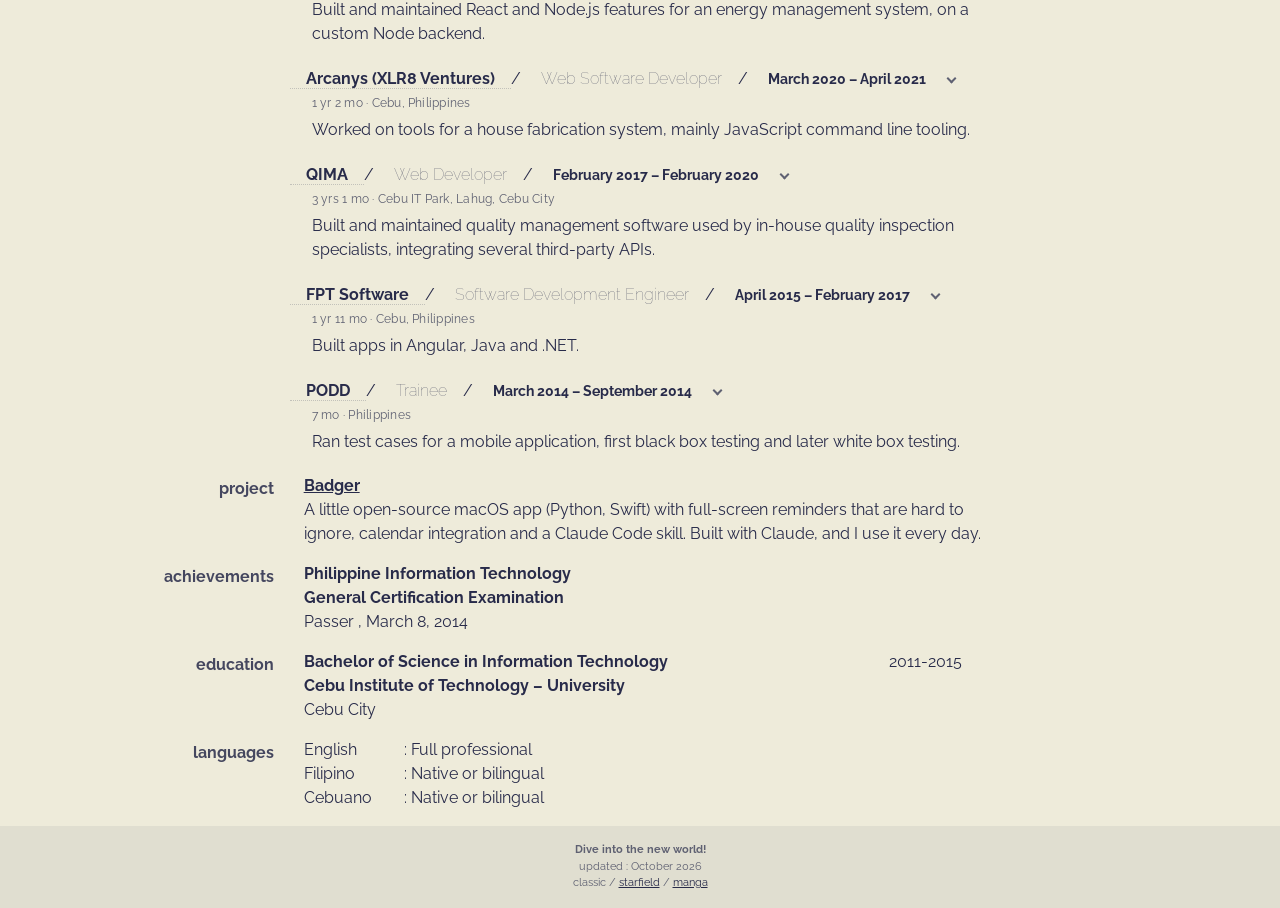
==== commit 3d51f870: "Switcher: remove text labels (kept as aria-labels) Co-Authored-By: Claude Opus 5.5 <noreply@anthropi" ====
--- a/index.html
+++ b/index.html
@@ -33,7 +33,7 @@
         </div>
     </header>
     
-    <nav class="styleswitch" aria-label="Choose a style"><a class="sw" aria-current="page" title="You are viewing this style"><span class="win"><svg viewBox="0 0 120 76" aria-hidden="true"><rect width="120" height="76" fill="#EEEBDA"/><rect width="120" height="9" fill="#282B4A" opacity=".14"/><rect x="8" y="3.5" width="20" height="2" fill="#282B4A"/><rect x="30" y="16" width="46" height="5" fill="#282B4A"/><rect x="40" y="24" width="26" height="2.4" fill="#282B4A" opacity=".6"/><circle cx="98" cy="21" r="8" fill="none" stroke="#282B4A" stroke-width="1.3"/><rect x="8" y="36" width="15" height="2.6" fill="#282B4A"/><rect x="8" y="39.6" width="104" height=".7" fill="#282B4A" opacity=".5"/><rect x="28" y="43" width="78" height="2" fill="#282B4A" opacity=".55"/><rect x="28" y="47.5" width="64" height="2" fill="#282B4A" opacity=".55"/><rect x="8" y="55" width="15" height="2.6" fill="#282B4A"/><rect x="8" y="58.6" width="104" height=".7" fill="#282B4A" opacity=".5"/><rect x="28" y="62" width="82" height="2" fill="#282B4A" opacity=".55"/><rect x="28" y="66.5" width="70" height="2" fill="#282B4A" opacity=".55"/><rect x="28" y="71" width="52" height="2" fill="#282B4A" opacity=".55"/></svg></span><span class="swl">Classic</span></a><a class="sw" href="starfield.html" data-style="starfield" title="Switch to the Starfield style"><span class="win"><svg viewBox="0 0 120 76" aria-hidden="true"><rect width="120" height="76" fill="#282B4A"/><circle cx="14" cy="14" r="0.7" fill="#EEEBDA" opacity="0.8"/><circle cx="31" cy="6" r="0.5" fill="#EEEBDA" opacity="0.6"/><circle cx="52" cy="17" r="0.8" fill="#EEEBDA" opacity="0.9"/><circle cx="66" cy="8" r="0.5" fill="#EEEBDA" opacity="0.6"/><circle cx="78" cy="22" r="0.6" fill="#EEEBDA" opacity="0.7"/><circle cx="112" cy="12" r="0.7" fill="#EEEBDA" opacity="0.8"/><circle cx="106" cy="66" r="0.6" fill="#EEEBDA" opacity="0.7"/><circle cx="60" cy="64" r="0.5" fill="#EEEBDA" opacity="0.5"/><circle cx="6" cy="60" r="0.6" fill="#EEEBDA" opacity="0.6"/><circle cx="72" cy="72" r="0.5" fill="#EEEBDA" opacity="0.6"/><circle cx="116" cy="40" r="0.5" fill="#EEEBDA" opacity="0.5"/><circle cx="40" cy="70" r="0.6" fill="#EEEBDA" opacity="0.6"/><rect y="9" width="120" height=".6" fill="#EEEBDA" opacity=".3"/><rect x="8" y="3.5" width="20" height="2" fill="#EEEBDA"/><rect x="8" y="20" width="30" height="9" rx="1" fill="#EEEBDA"/><rect x="8" y="32" width="46" height="9" rx="1" fill="#EEEBDA" opacity=".88"/><rect x="8" y="47" width="42" height="2" fill="#EEEBDA" opacity=".5"/><rect x="8" y="51.5" width="34" height="2" fill="#EEEBDA" opacity=".5"/><circle cx="88" cy="40" r="20" fill="none" stroke="#EEEBDA" stroke-opacity=".35" stroke-dasharray="1.5 2.5"/><circle cx="88" cy="40" r="12" fill="none" stroke="#EEEBDA" stroke-opacity=".35"/><circle cx="88" cy="40" r="5.5" fill="#EEEBDA"/><circle cx="100" cy="40" r="1.8" fill="#EEEBDA"/><circle cx="72" cy="32" r="1.4" fill="#EEEBDA"/></svg></span><span class="swl">Starfield</span></a><a class="sw" href="manga.html" data-style="manga" title="Switch to the Manga style"><span class="win"><svg viewBox="0 0 120 76" aria-hidden="true"><defs><pattern id="ssTone" width="3" height="3" patternUnits="userSpaceOnUse"><circle cx="1.5" cy="1.5" r=".65" fill="#282B4A"/></pattern></defs><rect width="120" height="76" fill="#EEEBDA"/><path d="M5 5H70V38H5Z" fill="url(#ssTone)" stroke="#282B4A" stroke-width="1.5"/><rect x="12" y="14" width="34" height="7" fill="#EEEBDA" stroke="#282B4A" stroke-width=".8"/><path d="M74 5H115V29L74 38Z" fill="#282B4A"/><path d="M94 18L76 6" stroke="#EEEBDA" stroke-width=".6" opacity=".7"/><path d="M94 18L84 6" stroke="#EEEBDA" stroke-width=".6" opacity=".7"/><path d="M94 18L96 6" stroke="#EEEBDA" stroke-width=".6" opacity=".7"/><path d="M94 18L108 6" stroke="#EEEBDA" stroke-width=".6" opacity=".7"/><path d="M94 18L114 12" stroke="#EEEBDA" stroke-width=".6" opacity=".7"/><path d="M94 18L114 22" stroke="#EEEBDA" stroke-width=".6" opacity=".7"/><path d="M94 18L78 30" stroke="#EEEBDA" stroke-width=".6" opacity=".7"/><path d="M94 18L76 16" stroke="#EEEBDA" stroke-width=".6" opacity=".7"/><path d="M5 42H48V71H5Z" fill="#EEEBDA" stroke="#282B4A" stroke-width="1.5"/><rect x="10" y="48" width="30" height="5" fill="#282B4A"/><rect x="10" y="57" width="32" height="1.8" fill="#282B4A" opacity=".6"/><rect x="10" y="61" width="26" height="1.8" fill="#282B4A" opacity=".6"/><path d="M52 42L115 33V71H52Z" fill="#EEEBDA" stroke="#282B4A" stroke-width="1.5"/><ellipse cx="84" cy="54" rx="18" ry="9" fill="#EEEBDA" stroke="#282B4A" stroke-width="1.1"/><path d="M76 61L72 68L82 62" fill="#EEEBDA" stroke="#282B4A" stroke-width="1.1"/><rect x="73" y="52" width="22" height="1.6" fill="#282B4A"/><rect x="76" y="55.5" width="16" height="1.6" fill="#282B4A"/></svg></span><span class="swl">Manga</span></a></nav>
+    <nav class="styleswitch" aria-label="Choose a style"><a class="sw" aria-label="Classic style" aria-current="page" title="You are viewing this style"><span class="win"><svg viewBox="0 0 120 76" aria-hidden="true"><rect width="120" height="76" fill="#EEEBDA"/><rect width="120" height="9" fill="#282B4A" opacity=".14"/><rect x="8" y="3.5" width="20" height="2" fill="#282B4A"/><rect x="30" y="16" width="46" height="5" fill="#282B4A"/><rect x="40" y="24" width="26" height="2.4" fill="#282B4A" opacity=".6"/><circle cx="98" cy="21" r="8" fill="none" stroke="#282B4A" stroke-width="1.3"/><rect x="8" y="36" width="15" height="2.6" fill="#282B4A"/><rect x="8" y="39.6" width="104" height=".7" fill="#282B4A" opacity=".5"/><rect x="28" y="43" width="78" height="2" fill="#282B4A" opacity=".55"/><rect x="28" y="47.5" width="64" height="2" fill="#282B4A" opacity=".55"/><rect x="8" y="55" width="15" height="2.6" fill="#282B4A"/><rect x="8" y="58.6" width="104" height=".7" fill="#282B4A" opacity=".5"/><rect x="28" y="62" width="82" height="2" fill="#282B4A" opacity=".55"/><rect x="28" y="66.5" width="70" height="2" fill="#282B4A" opacity=".55"/><rect x="28" y="71" width="52" height="2" fill="#282B4A" opacity=".55"/></svg></span></a><a class="sw" aria-label="Starfield style" href="starfield.html" data-style="starfield" title="Switch to the Starfield style"><span class="win"><svg viewBox="0 0 120 76" aria-hidden="true"><rect width="120" height="76" fill="#282B4A"/><circle cx="14" cy="14" r="0.7" fill="#EEEBDA" opacity="0.8"/><circle cx="31" cy="6" r="0.5" fill="#EEEBDA" opacity="0.6"/><circle cx="52" cy="17" r="0.8" fill="#EEEBDA" opacity="0.9"/><circle cx="66" cy="8" r="0.5" fill="#EEEBDA" opacity="0.6"/><circle cx="78" cy="22" r="0.6" fill="#EEEBDA" opacity="0.7"/><circle cx="112" cy="12" r="0.7" fill="#EEEBDA" opacity="0.8"/><circle cx="106" cy="66" r="0.6" fill="#EEEBDA" opacity="0.7"/><circle cx="60" cy="64" r="0.5" fill="#EEEBDA" opacity="0.5"/><circle cx="6" cy="60" r="0.6" fill="#EEEBDA" opacity="0.6"/><circle cx="72" cy="72" r="0.5" fill="#EEEBDA" opacity="0.6"/><circle cx="116" cy="40" r="0.5" fill="#EEEBDA" opacity="0.5"/><circle cx="40" cy="70" r="0.6" fill="#EEEBDA" opacity="0.6"/><rect y="9" width="120" height=".6" fill="#EEEBDA" opacity=".3"/><rect x="8" y="3.5" width="20" height="2" fill="#EEEBDA"/><rect x="8" y="20" width="30" height="9" rx="1" fill="#EEEBDA"/><rect x="8" y="32" width="46" height="9" rx="1" fill="#EEEBDA" opacity=".88"/><rect x="8" y="47" width="42" height="2" fill="#EEEBDA" opacity=".5"/><rect x="8" y="51.5" width="34" height="2" fill="#EEEBDA" opacity=".5"/><circle cx="88" cy="40" r="20" fill="none" stroke="#EEEBDA" stroke-opacity=".35" stroke-dasharray="1.5 2.5"/><circle cx="88" cy="40" r="12" fill="none" stroke="#EEEBDA" stroke-opacity=".35"/><circle cx="88" cy="40" r="5.5" fill="#EEEBDA"/><circle cx="100" cy="40" r="1.8" fill="#EEEBDA"/><circle cx="72" cy="32" r="1.4" fill="#EEEBDA"/></svg></span></a><a class="sw" aria-label="Manga style" href="manga.html" data-style="manga" title="Switch to the Manga style"><span class="win"><svg viewBox="0 0 120 76" aria-hidden="true"><defs><pattern id="ssTone" width="3" height="3" patternUnits="userSpaceOnUse"><circle cx="1.5" cy="1.5" r=".65" fill="#282B4A"/></pattern></defs><rect width="120" height="76" fill="#EEEBDA"/><path d="M5 5H70V38H5Z" fill="url(#ssTone)" stroke="#282B4A" stroke-width="1.5"/><rect x="12" y="14" width="34" height="7" fill="#EEEBDA" stroke="#282B4A" stroke-width=".8"/><path d="M74 5H115V29L74 38Z" fill="#282B4A"/><path d="M94 18L76 6" stroke="#EEEBDA" stroke-width=".6" opacity=".7"/><path d="M94 18L84 6" stroke="#EEEBDA" stroke-width=".6" opacity=".7"/><path d="M94 18L96 6" stroke="#EEEBDA" stroke-width=".6" opacity=".7"/><path d="M94 18L108 6" stroke="#EEEBDA" stroke-width=".6" opacity=".7"/><path d="M94 18L114 12" stroke="#EEEBDA" stroke-width=".6" opacity=".7"/><path d="M94 18L114 22" stroke="#EEEBDA" stroke-width=".6" opacity=".7"/><path d="M94 18L78 30" stroke="#EEEBDA" stroke-width=".6" opacity=".7"/><path d="M94 18L76 16" stroke="#EEEBDA" stroke-width=".6" opacity=".7"/><path d="M5 42H48V71H5Z" fill="#EEEBDA" stroke="#282B4A" stroke-width="1.5"/><rect x="10" y="48" width="30" height="5" fill="#282B4A"/><rect x="10" y="57" width="32" height="1.8" fill="#282B4A" opacity=".6"/><rect x="10" y="61" width="26" height="1.8" fill="#282B4A" opacity=".6"/><path d="M52 42L115 33V71H52Z" fill="#EEEBDA" stroke="#282B4A" stroke-width="1.5"/><ellipse cx="84" cy="54" rx="18" ry="9" fill="#EEEBDA" stroke="#282B4A" stroke-width="1.1"/><path d="M76 61L72 68L82 62" fill="#EEEBDA" stroke="#282B4A" stroke-width="1.1"/><rect x="73" y="52" width="22" height="1.6" fill="#282B4A"/><rect x="76" y="55.5" width="16" height="1.6" fill="#282B4A"/></svg></span></a></nav>
 
     <div class="custom-container">
             <!-- header -->
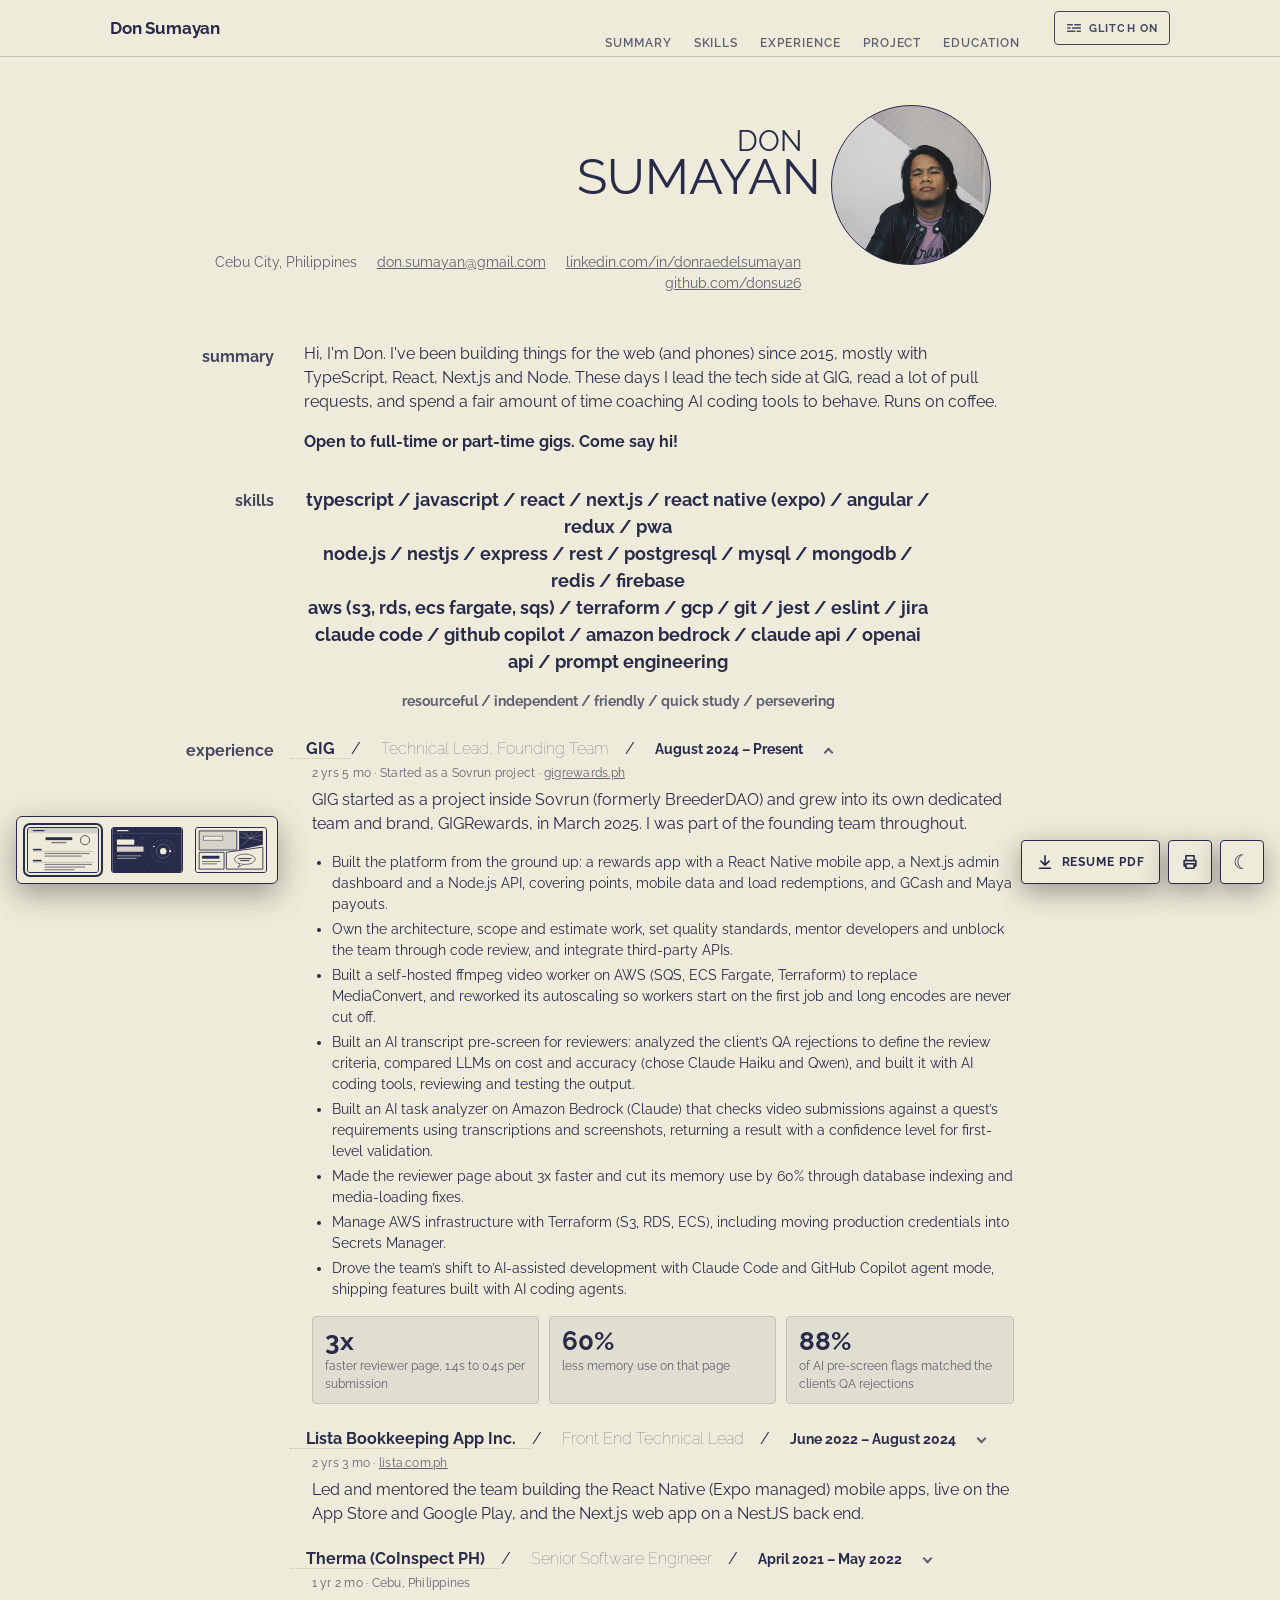
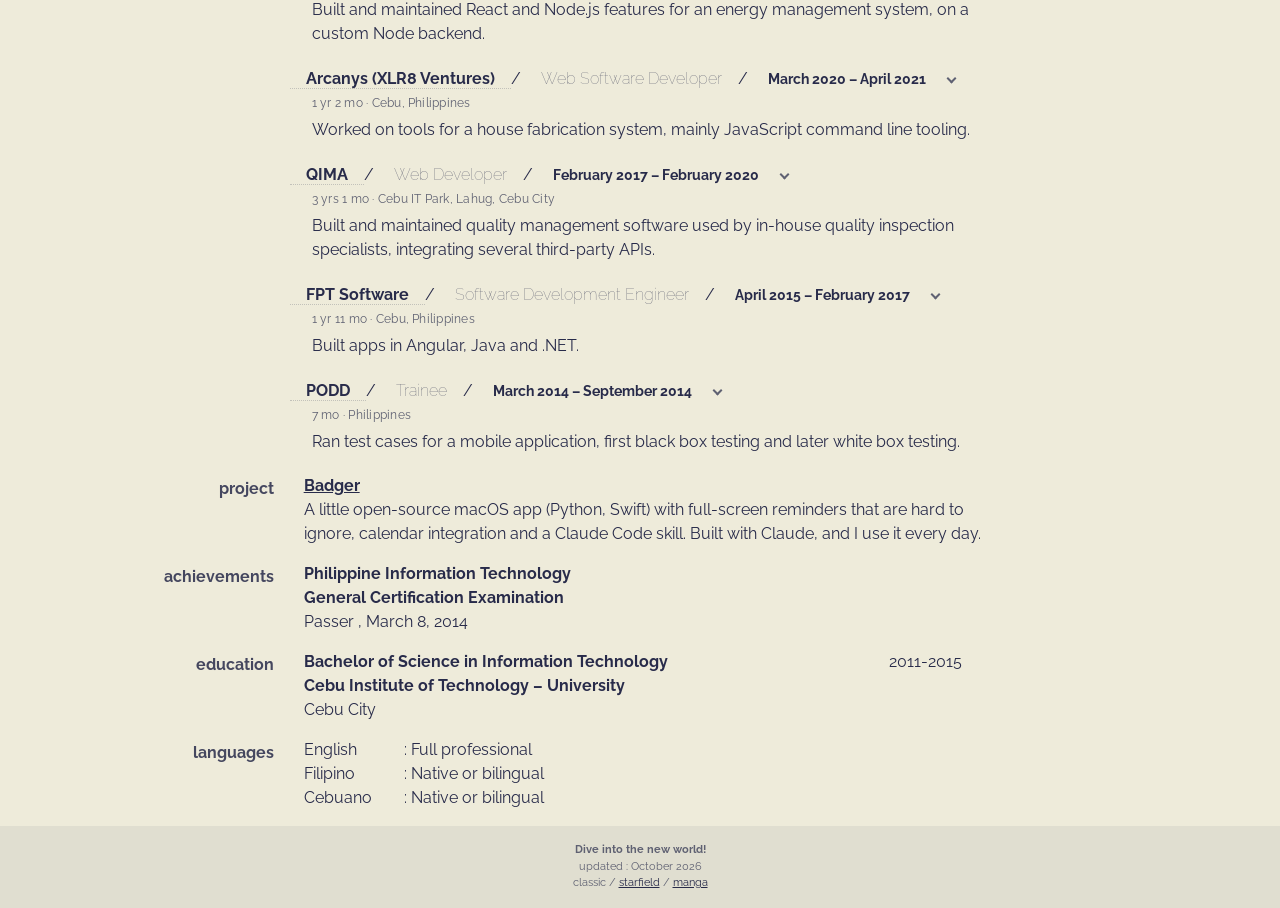
==== commit 883ca428: "Accessibility: Glitch on/off switch in the top bar of every style Turning it off stops the switcher " ====
--- a/index.html
+++ b/index.html
@@ -30,6 +30,7 @@
                 <a href="#project">Project</a>
                 <a href="#education">Education</a>
             </nav>
+    <button class="fxbtn" id="fxToggle" type="button" aria-pressed="false" title="Turn glitch and flashing effects off"><svg width="16" height="16" viewBox="0 0 20 20" fill="none" stroke="currentColor" stroke-width="1.7" stroke-linecap="round" aria-hidden="true"><path d="M2 6h6M11 6h7M2 10h3M8 10h10M2 14h9M14 14h4"/><path class="fxslash" d="M3 3l14 14"/></svg><span class="fxlbl">Glitch on</span></button>
         </div>
     </header>
     
--- a/style-switch.css
+++ b/style-switch.css
@@ -6,8 +6,8 @@
 /* ---------- the switcher ---------- */
 html .styleswitch{
   position:fixed; left:16px; bottom:calc(16px + env(safe-area-inset-bottom,0px)); z-index:1040;
-  display:flex; align-items:flex-end; gap:8px;
-  padding:8px 10px 6px;
+  display:flex; align-items:center; gap:12px;
+  padding:10px;
   border:1px solid var(--fg); border-radius:6px;
   background:var(--bg); color:var(--fg);
   box-shadow:0 10px 30px rgba(0,0,0,.35);
@@ -83,7 +83,7 @@
 @keyframes sw-sweep{ from{ background-position:0 -100%; } to{ background-position:0 200%; } }
 
 @media (max-width:480px){
-  html .styleswitch{ gap:6px; padding:6px 8px 5px; }
+  html .styleswitch{ gap:10px; padding:8px; }
   html .styleswitch .win{ width:52px; height:33px; }
   html .styleswitch .sw{ font-size:.52rem; letter-spacing:.1em; }
   html .styleswitch .sw[href]:hover .win{ transform:translateY(-6px) scale(1.4); }
@@ -100,20 +100,21 @@
 }
 /* phones: one compact dock along the bottom edge */
 @media (max-width: 640px){
-  html .styleswitch{ left:8px; bottom:calc(8px + env(safe-area-inset-bottom,0px)); gap:6px; padding:5px 7px 4px; }
-  html .styleswitch .win{ width:48px; height:31px; }
+  html .styleswitch{ left:8px; bottom:calc(8px + env(safe-area-inset-bottom,0px)); gap:9px; box-sizing:border-box; height:44px; padding:0 7px; }
+  html .styleswitch .win{ width:46px; height:28px; }
   html .styleswitch .sw{ font-size:.5rem; letter-spacing:.08em; gap:3px; }
   html .styleswitch.ss-mini:not(:hover):not(:focus-within){ transform:none; opacity:1; }
   html .styleswitch.ss-mini .swl{ opacity:1 !important; }
-  html .dlfix, html .printfix, html .themefix, html .theme-toggle{ width:40px !important; height:40px !important; padding:0 !important; justify-content:center; bottom:calc(8px + env(safe-area-inset-bottom,0px)) !important; }
+  html .dlfix, html .printfix, html .themefix, html .theme-toggle{ box-sizing:border-box !important; width:44px !important; height:44px !important; padding:0 !important; justify-content:center; bottom:calc(8px + env(safe-area-inset-bottom,0px)) !important; }
   html .themefix, html .theme-toggle{ right:8px !important; }
-  html .printfix{ right:54px !important; }
-  html .dlfix{ right:100px !important; }
+  html .printfix{ right:58px !important; }
+  html .dlfix{ right:108px !important; }
   html .dlfix .dllbl{ display:none !important; }
   html body{ padding-bottom:calc(76px + env(safe-area-inset-bottom,0px)); }
   html body::after{ content:""; position:fixed; left:0; right:0; bottom:0; height:calc(84px + env(safe-area-inset-bottom,0px)); background:linear-gradient(to bottom, transparent, var(--bg) 55%); pointer-events:none; z-index:55; }
 }
 @media (max-width: 340px){
+  html .styleswitch{ gap:7px; padding:0 6px; }
   html .styleswitch .win{ width:40px; height:26px; }
 }
 @media print{ html body{ padding-bottom:0 !important; } html body::after{ display:none !important; } }
@@ -188,3 +189,30 @@
 @keyframes ss-fade-out{ to{ opacity:0; } }
 @keyframes ss-fade-in{ from{ opacity:0; } }
 @media print{ html.ss-leaving body, html.ss-entering body{ animation:none !important; } }
+
+/* windows only (no labels): keep the box tight and even */
+html .styleswitch .sw{ gap:0; font-size:0; line-height:0; }
+
+/* ---------- "glitch off" accessibility switch (top bar) ---------- */
+html .fxbtn{
+  display:inline-flex; align-items:center; gap:7px; flex:none;
+  height:34px; padding:0 11px; margin-left:8px;
+  border:1px solid var(--fg); border-radius:4px; background:transparent; color:var(--fg);
+  font:inherit; font-size:.7rem; font-weight:700; letter-spacing:.1em; text-transform:uppercase;
+  cursor:pointer; opacity:.85; transition:background .15s, color .15s, opacity .15s;
+}
+html .fxbtn:hover{ opacity:1; background:color-mix(in srgb, var(--fg) 10%, transparent); }
+html .fxbtn:focus-visible{ outline:2px solid var(--fg); outline-offset:2px; }
+html .fxbtn .fxslash{ display:none; }
+html .fxbtn[aria-pressed="true"] .fxslash{ display:inline; }
+html .fxbtn[aria-pressed="true"]{ background:var(--fg); color:var(--bg); opacity:1; }
+@media (max-width:640px){ html .fxbtn .fxlbl{ display:none; } html .fxbtn{ width:34px; padding:0; justify-content:center; margin-left:auto; } }
+@media print{ html .fxbtn{ display:none !important; } }
+
+/* glitch off: no flicker, no flashes, page switches become a soft fade */
+html.ss-calm::view-transition-group(*){ animation-duration:.25s; animation-timing-function:ease; }
+html.ss-calm::view-transition-old(root){ animation:ss-fade-out .25s ease both; }
+html.ss-calm::view-transition-new(root){ animation:ss-fade-in .25s ease both; transform:none; clip-path:none; filter:none; }
+html.ss-calm .styleswitch .win svg, html.ss-calm .styleswitch .win::after{ animation:none !important; }
+html.ss-calm .styleswitch .win::before, html.ss-calm .styleswitch .win::after{ opacity:0 !important; }
+html.ss-calm.ss-leaving body, html.ss-calm.ss-entering body{ animation:none !important; }
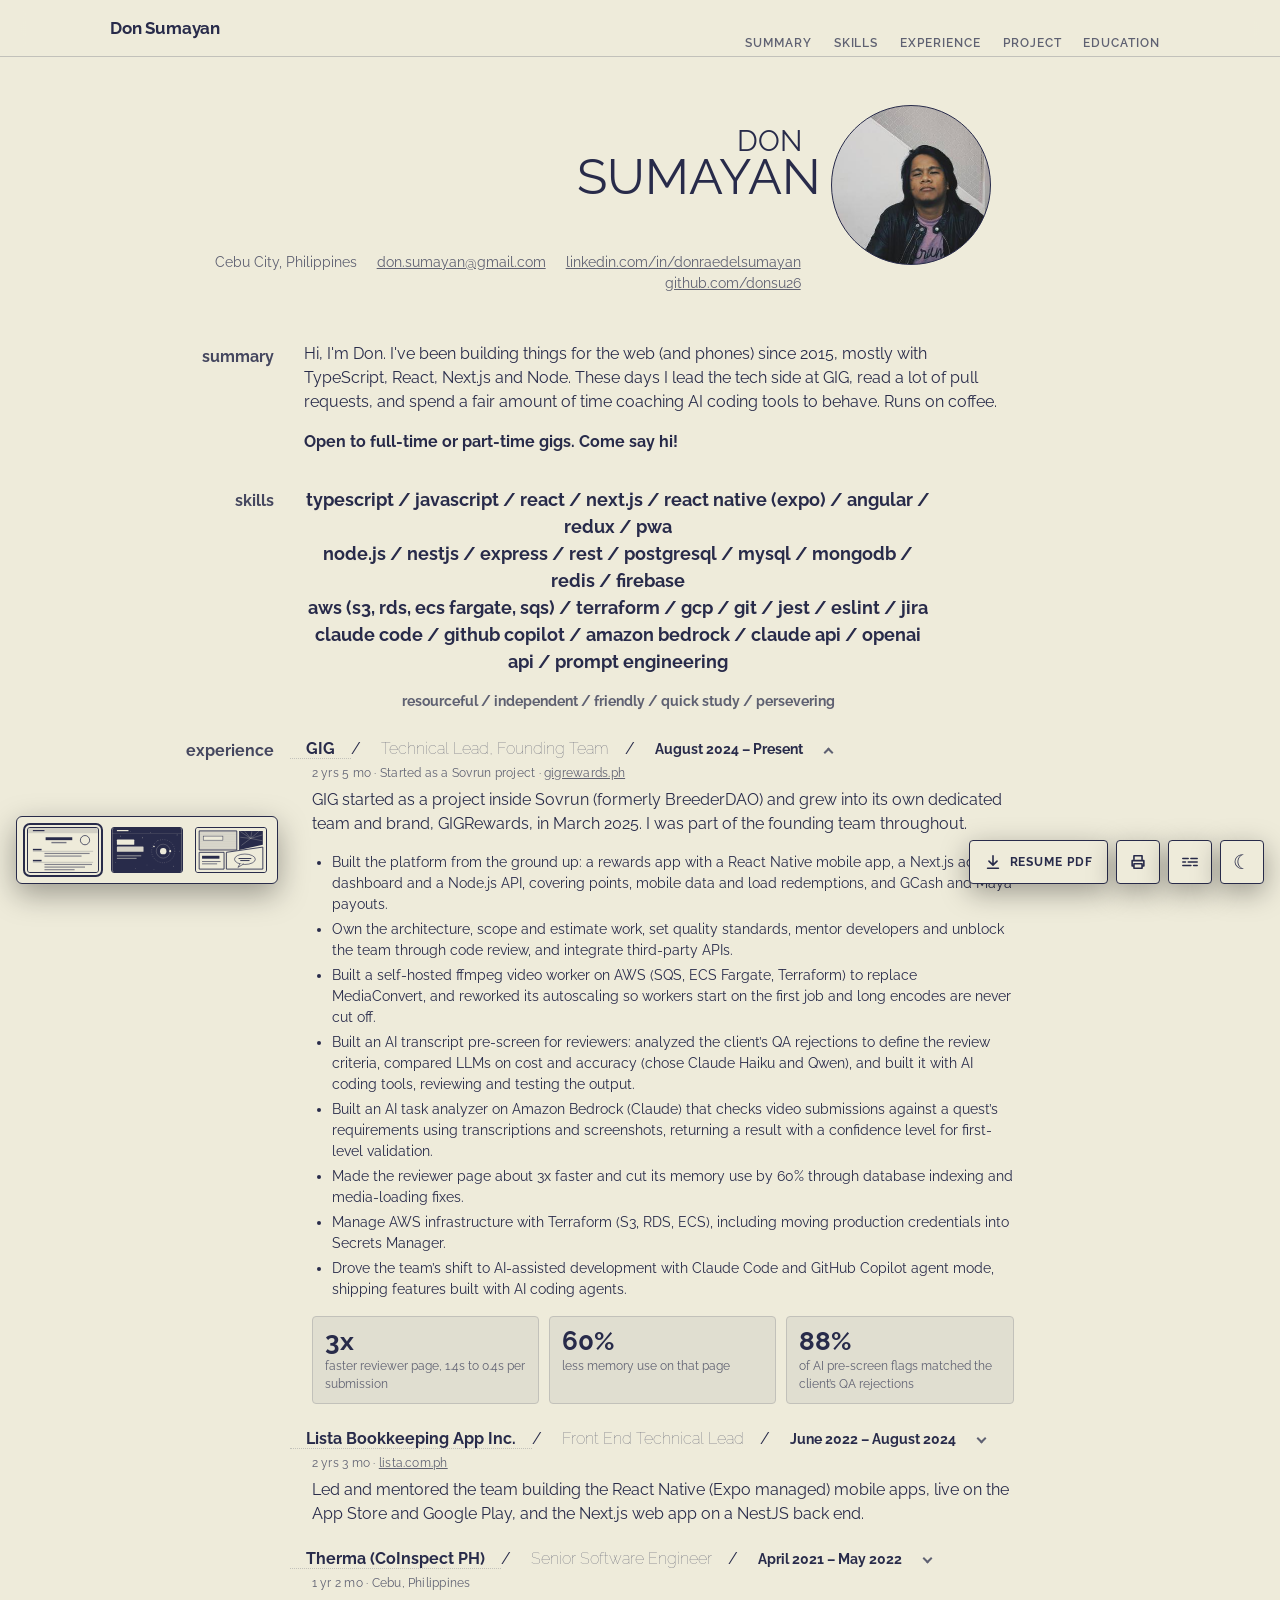
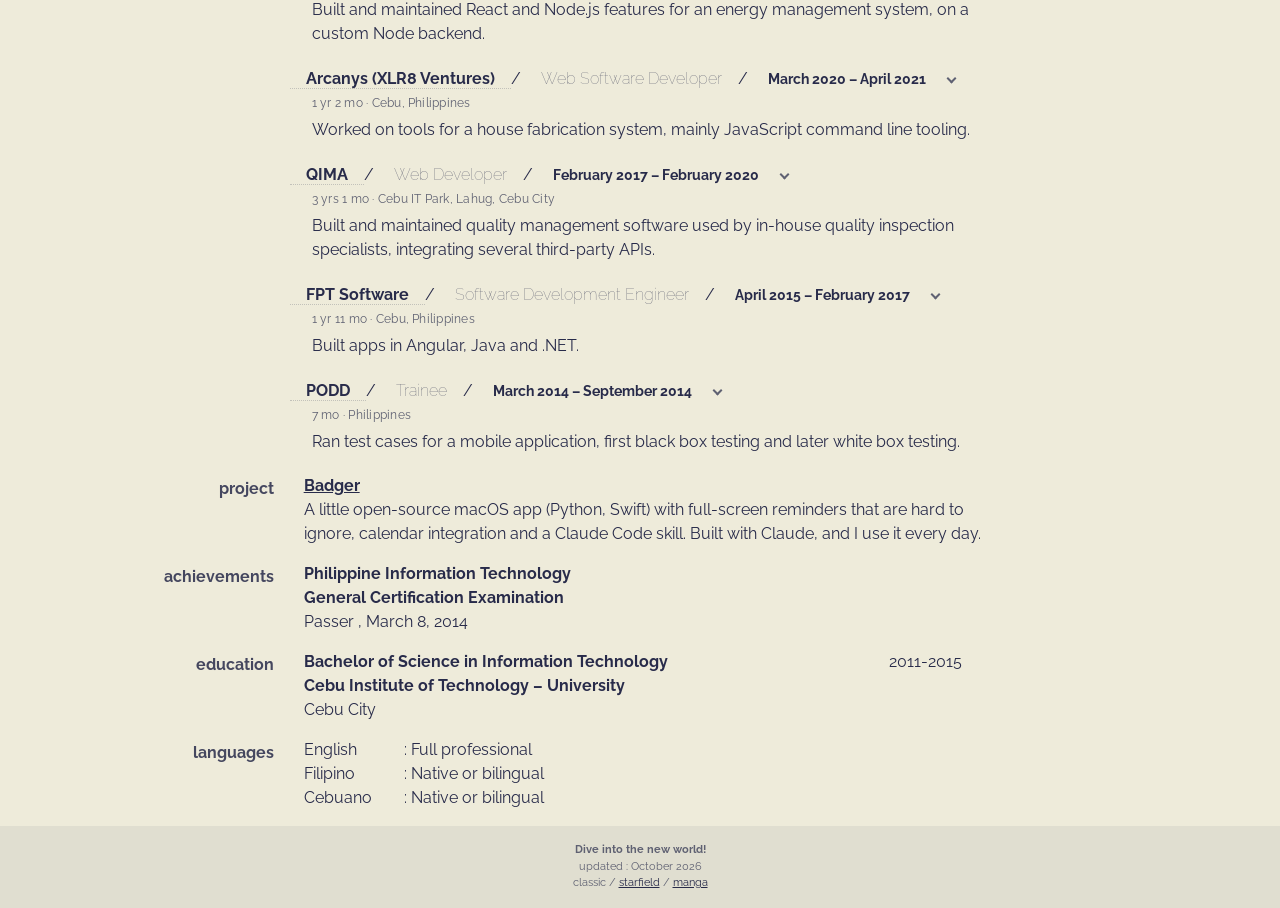
==== commit d596b7ff: "Move glitch on/off into the bottom dock; new classic favicon The glitch switch now sits beside the d" ====
--- a/index.html
+++ b/index.html
@@ -13,8 +13,10 @@
     <link rel="stylesheet" type="text/css" href="./index.css">
     <link rel="stylesheet" href="style-switch.css">
     <script src="style-switch.js"></script>
-    <link rel="shortcut icon" href="./favicon.ico" type="image/x-icon">
-    <link rel="icon" href="./favicon.ico" type="image/x-icon">
+    <link rel="icon" href="files/icons/classic.svg" type="image/svg+xml">
+    <link rel="icon" href="files/icons/classic-32.png" type="image/png" sizes="32x32">
+    <link rel="icon" href="./favicon.ico" sizes="any">
+    <link rel="apple-touch-icon" href="files/icons/classic-180.png">
 <script>
         (function(){try{var t=localStorage.getItem('theme');if(t==='light'||t==='dark')document.documentElement.setAttribute('data-theme',t);}catch(e){}})();
     </script>
@@ -30,7 +32,6 @@
                 <a href="#project">Project</a>
                 <a href="#education">Education</a>
             </nav>
-    <button class="fxbtn" id="fxToggle" type="button" aria-pressed="false" title="Turn glitch and flashing effects off"><svg width="16" height="16" viewBox="0 0 20 20" fill="none" stroke="currentColor" stroke-width="1.7" stroke-linecap="round" aria-hidden="true"><path d="M2 6h6M11 6h7M2 10h3M8 10h10M2 14h9M14 14h4"/><path class="fxslash" d="M3 3l14 14"/></svg><span class="fxlbl">Glitch on</span></button>
         </div>
     </header>
     
@@ -375,6 +376,7 @@
     </script>
     <a class="dlfix" href="files/Don_Sumayan_Resume.pdf" download="Don_Sumayan_Resume.pdf" title="Download my resume (PDF)" aria-label="Download my resume as a PDF"><svg width="18" height="18" viewBox="0 0 20 20" fill="none" stroke="currentColor" stroke-width="1.8" stroke-linecap="round" stroke-linejoin="round" aria-hidden="true"><path d="M10 3v10M5.5 9 10 13.5 14.5 9M4 17h12"/></svg><span class="dllbl">Resume PDF</span></a>
     <button class="printfix" id="printBtn" type="button" title="Print my resume" aria-label="Print my resume"><svg width="18" height="18" viewBox="0 0 20 20" fill="none" stroke="currentColor" stroke-width="1.8" stroke-linecap="round" stroke-linejoin="round" aria-hidden="true"><path d="M5.5 7V3h9v4M5.5 14.5h-2v-6h13v6h-2M5.5 12h9v5h-9z"/></svg></button>
+    <button class="fxfix" id="fxToggle" type="button" aria-pressed="false" title="Turn glitch and flashing effects off" aria-label="Glitch effects are on. Turn them off"><svg width="18" height="18" viewBox="0 0 20 20" fill="none" stroke="currentColor" stroke-width="1.7" stroke-linecap="round" aria-hidden="true"><path d="M2 6h6M11 6h7M2 10h3M8 10h10M2 14h9M14 14h4"/><path class="fxslash" d="M3 3l14 14"/></svg></button>
     <button class="theme-toggle" id="themeToggle" type="button" aria-label="Switch between dark and light mode" title="Switch dark / light"></button>
     <script>
         document.getElementById('printBtn').addEventListener('click', function () { window.print(); });
--- a/style-switch.css
+++ b/style-switch.css
@@ -193,21 +193,38 @@
 /* windows only (no labels): keep the box tight and even */
 html .styleswitch .sw{ gap:0; font-size:0; line-height:0; }
 
-/* ---------- "glitch off" accessibility switch (top bar) ---------- */
-html .fxbtn{
-  display:inline-flex; align-items:center; gap:7px; flex:none;
-  height:34px; padding:0 11px; margin-left:8px;
-  border:1px solid var(--fg); border-radius:4px; background:transparent; color:var(--fg);
-  font:inherit; font-size:.7rem; font-weight:700; letter-spacing:.1em; text-transform:uppercase;
-  cursor:pointer; opacity:.85; transition:background .15s, color .15s, opacity .15s;
-}
-html .fxbtn:hover{ opacity:1; background:color-mix(in srgb, var(--fg) 10%, transparent); }
-html .fxbtn:focus-visible{ outline:2px solid var(--fg); outline-offset:2px; }
-html .fxbtn .fxslash{ display:none; }
-html .fxbtn[aria-pressed="true"] .fxslash{ display:inline; }
-html .fxbtn[aria-pressed="true"]{ background:var(--fg); color:var(--bg); opacity:1; }
-@media (max-width:640px){ html .fxbtn .fxlbl{ display:none; } html .fxbtn{ width:34px; padding:0; justify-content:center; margin-left:auto; } }
-@media print{ html .fxbtn{ display:none !important; } }
+/* ---------- "glitch off" accessibility switch (bottom dock, beside dark/light) ---------- */
+/* dock order from the right: theme · glitch · print · PDF */
+html .fxfix{
+  position:fixed; right:68px; bottom:calc(16px + env(safe-area-inset-bottom,0px)); z-index:1030;
+  box-sizing:border-box; width:44px; height:44px; padding:0;
+  display:flex; align-items:center; justify-content:center;
+  border:1px solid var(--fg); border-radius:4px; background:var(--bg); color:var(--fg);
+  box-shadow:0 8px 28px rgba(0,0,0,.35); cursor:pointer;
+  transition:background .15s, color .15s;
+  view-transition-name: dock-fx;
+}
+html .fxfix:hover{ background:color-mix(in srgb, var(--fg) 12%, var(--bg)); }
+html .fxfix:focus-visible{ outline:2px solid var(--fg); outline-offset:2px; }
+html .fxfix .fxslash{ display:none; }
+html .fxfix[aria-pressed="true"] .fxslash{ display:inline; }
+html .fxfix[aria-pressed="true"]{ background:var(--fg); color:var(--bg); }
+html .printfix{ right:120px !important; }
+html .dlfix{ right:172px !important; }
+@media (max-width:640px){
+  html .fxfix{ width:44px; height:44px; right:58px; bottom:calc(8px + env(safe-area-inset-bottom,0px)); }
+  html .printfix{ right:108px !important; }
+  html .dlfix{ right:158px !important; }
+}
+/* narrow phones: tighten the dock so it clears the style switcher */
+@media (max-width:400px){
+  html .dlfix, html .printfix, html .themefix, html .theme-toggle, html .fxfix{ width:40px !important; height:40px !important; }
+  html .fxfix{ right:52px; }
+  html .printfix{ right:96px !important; }
+  html .dlfix{ right:140px !important; }
+  html .styleswitch{ height:40px; }
+}
+@media print{ html .fxfix{ display:none !important; } }
 
 /* glitch off: no flicker, no flashes, page switches become a soft fade */
 html.ss-calm::view-transition-group(*){ animation-duration:.25s; animation-timing-function:ease; }
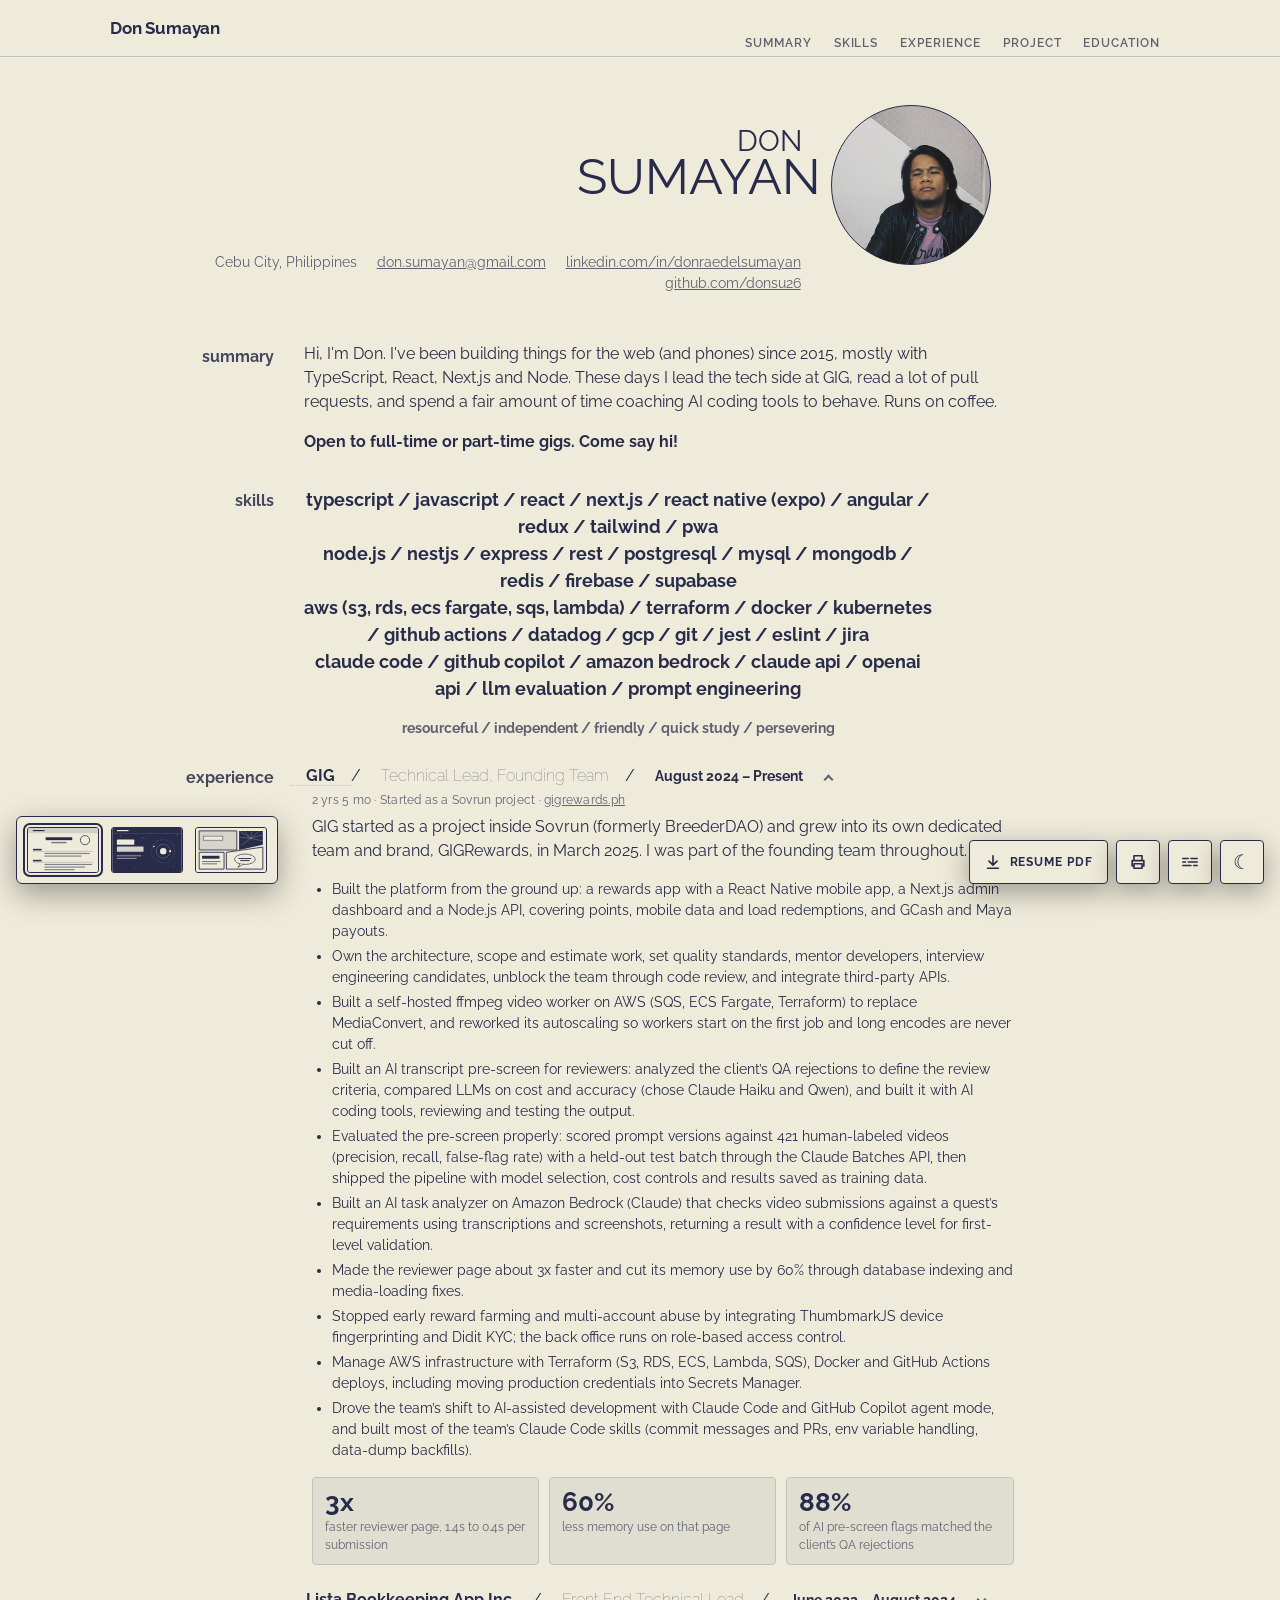
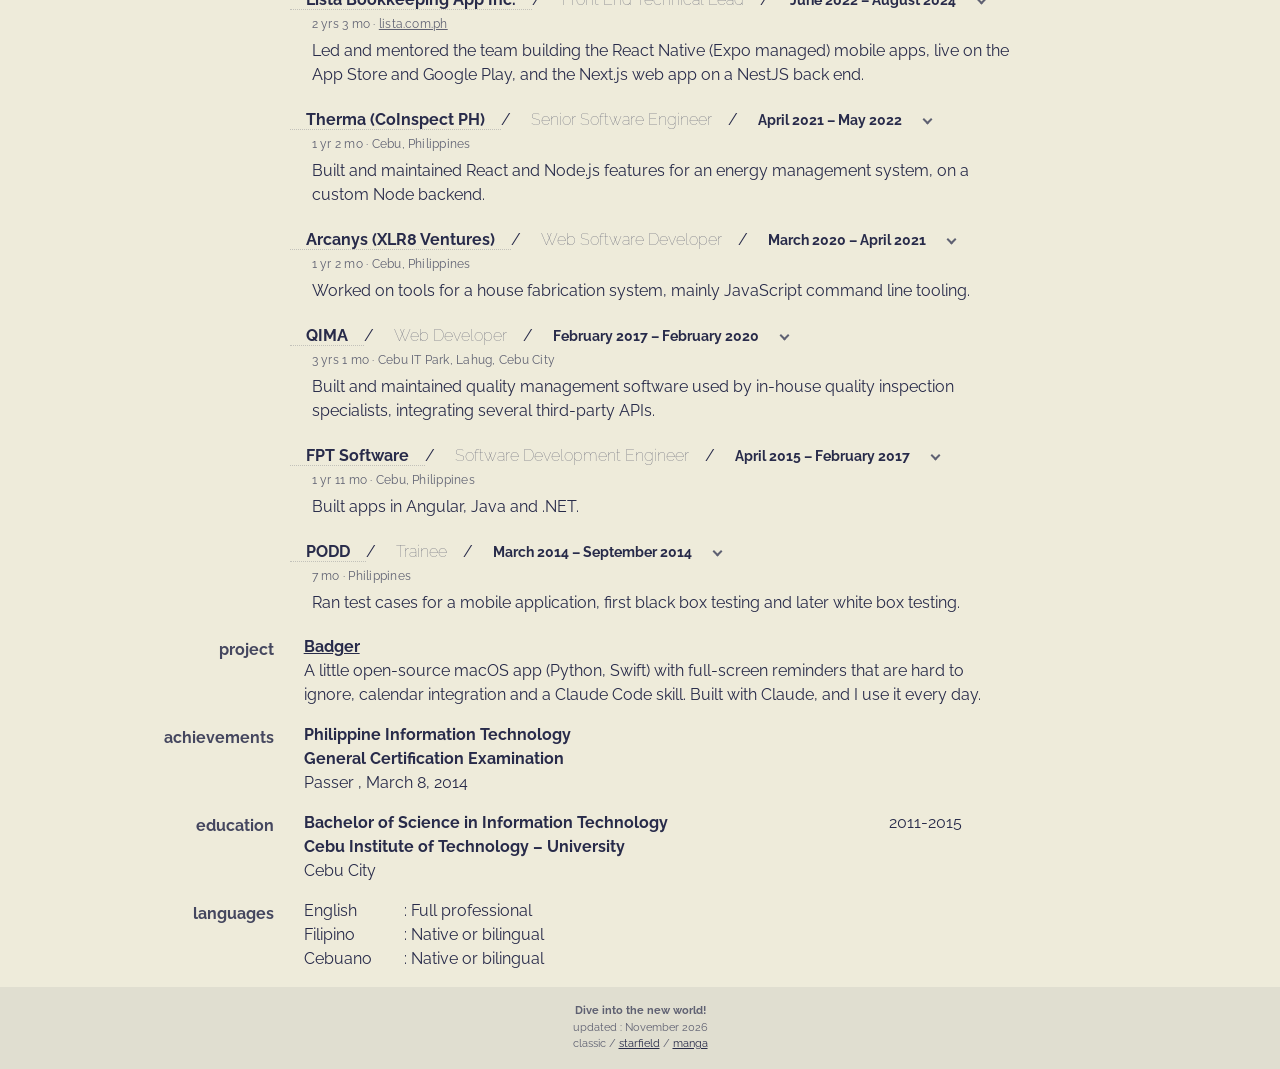
==== commit 759581b8: "Update resume with newer GIG work and skills - Add the LLM pre-screen evaluation (421 human-labeled " ====
--- a/index.html
+++ b/index.html
@@ -78,16 +78,16 @@
                     <div class="row">
                         <div class="col-9 text-center font-weight-bold">
                             <div class="skills">
-                                typescript / javascript / react / next.js / react native (expo) / angular / redux / pwa
+                                typescript / javascript / react / next.js / react native (expo) / angular / redux / tailwind / pwa
                             </div>
                             <div class="skills">
-                                node.js / nestjs / express / rest / postgresql / mysql / mongodb / redis / firebase
+                                node.js / nestjs / express / rest / postgresql / mysql / mongodb / redis / firebase / supabase
                             </div>
                             <div class="skills">
-                                aws (s3, rds, ecs fargate, sqs) / terraform / gcp / git / jest / eslint / jira
+                                aws (s3, rds, ecs fargate, sqs, lambda) / terraform / docker / kubernetes / github actions / datadog / gcp / git / jest / eslint / jira
                             </div>
                             <div class="skills mb-3">
-                                claude code / github copilot / amazon bedrock / claude api / openai api / prompt engineering
+                                claude code / github copilot / amazon bedrock / claude api / openai api / llm evaluation / prompt engineering
                             </div>
                             <div class="text-secondary" style="font-size:14px">
                                 resourceful / independent / friendly / quick study / persevering
@@ -117,13 +117,15 @@
                             <div class="collapse show" id="gig">
                                 <ul class="company-points">
                                     <li>Built the platform from the ground up: a rewards app with a React Native mobile app, a Next.js admin dashboard and a Node.js API, covering points, mobile data and load redemptions, and GCash and Maya payouts.</li>
-                                    <li>Own the architecture, scope and estimate work, set quality standards, mentor developers and unblock the team through code review, and integrate third-party APIs.</li>
+                                    <li>Own the architecture, scope and estimate work, set quality standards, mentor developers, interview engineering candidates, unblock the team through code review, and integrate third-party APIs.</li>
                                     <li>Built a self-hosted ffmpeg video worker on AWS (SQS, ECS Fargate, Terraform) to replace MediaConvert, and reworked its autoscaling so workers start on the first job and long encodes are never cut off.</li>
                                     <li>Built an AI transcript pre-screen for reviewers: analyzed the client’s QA rejections to define the review criteria, compared LLMs on cost and accuracy (chose Claude Haiku and Qwen), and built it with AI coding tools, reviewing and testing the output.</li>
+                                    <li>Evaluated the pre-screen properly: scored prompt versions against 421 human-labeled videos (precision, recall, false-flag rate) with a held-out test batch through the Claude Batches API, then shipped the pipeline with model selection, cost controls and results saved as training data.</li>
                                     <li>Built an AI task analyzer on Amazon Bedrock (Claude) that checks video submissions against a quest’s requirements using transcriptions and screenshots, returning a result with a confidence level for first-level validation.</li>
                                     <li>Made the reviewer page about 3x faster and cut its memory use by 60% through database indexing and media-loading fixes.</li>
-                                    <li>Manage AWS infrastructure with Terraform (S3, RDS, ECS), including moving production credentials into Secrets Manager.</li>
-                                    <li>Drove the team’s shift to AI-assisted development with Claude Code and GitHub Copilot agent mode, shipping features built with AI coding agents.</li>
+                                    <li>Stopped early reward farming and multi-account abuse by integrating ThumbmarkJS device fingerprinting and Didit KYC; the back office runs on role-based access control.</li>
+                                    <li>Manage AWS infrastructure with Terraform (S3, RDS, ECS, Lambda, SQS), Docker and GitHub Actions deploys, including moving production credentials into Secrets Manager.</li>
+                                    <li>Drove the team’s shift to AI-assisted development with Claude Code and GitHub Copilot agent mode, and built most of the team’s Claude Code skills (commit messages and PRs, env variable handling, data-dump backfills).</li>
                                 </ul>
                                 <div class="kpis"><div class="kpi"><strong>3x</strong><span>faster reviewer page, 1.4s to 0.4s per submission</span></div><div class="kpi"><strong>60%</strong><span>less memory use on that page</span></div><div class="kpi"><strong>88%</strong><span>of AI pre-screen flags matched the client’s QA rejections</span></div></div>
                             </div>
@@ -350,7 +352,7 @@
             Dive into the new world!
         </div>
         <div>
-            updated : October 2026
+            updated : November 2026
         </div>
         <div>
             classic / <a href="./starfield.html">starfield</a> / <a href="./manga.html">manga</a>
